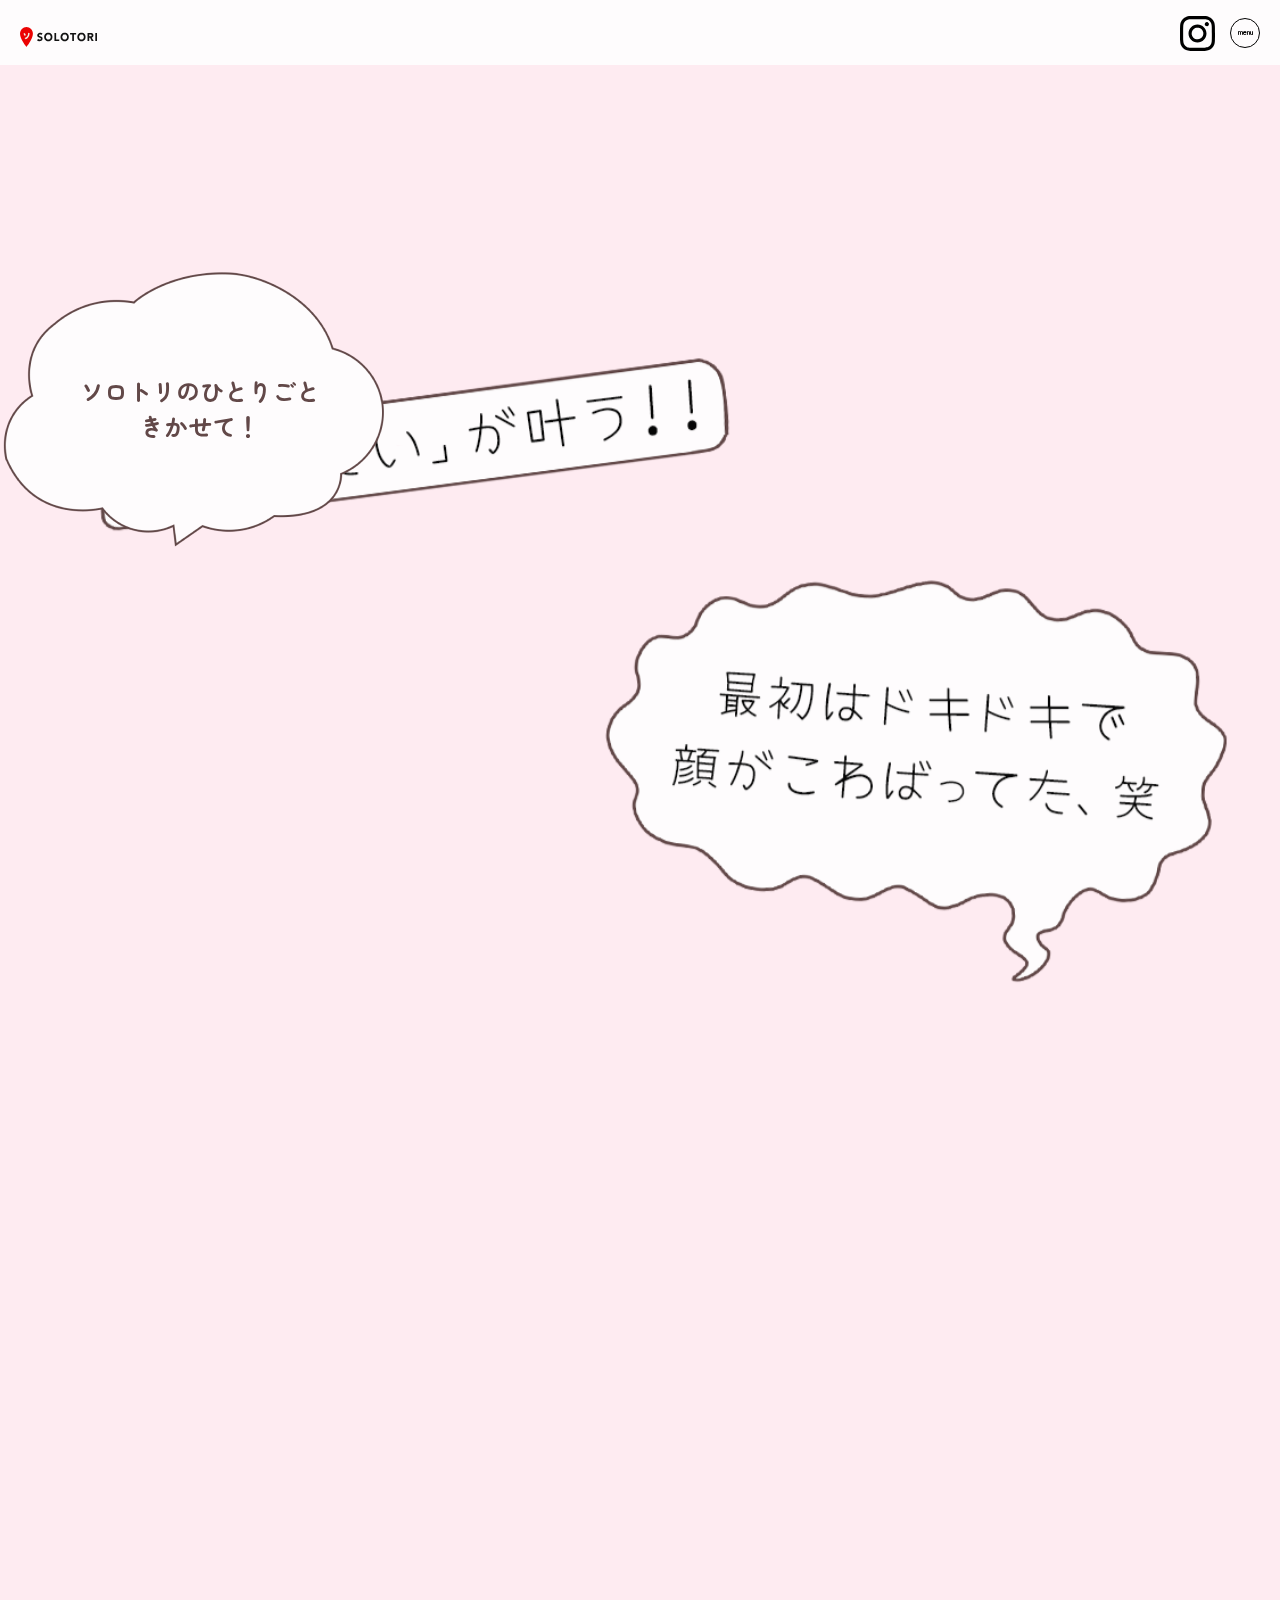
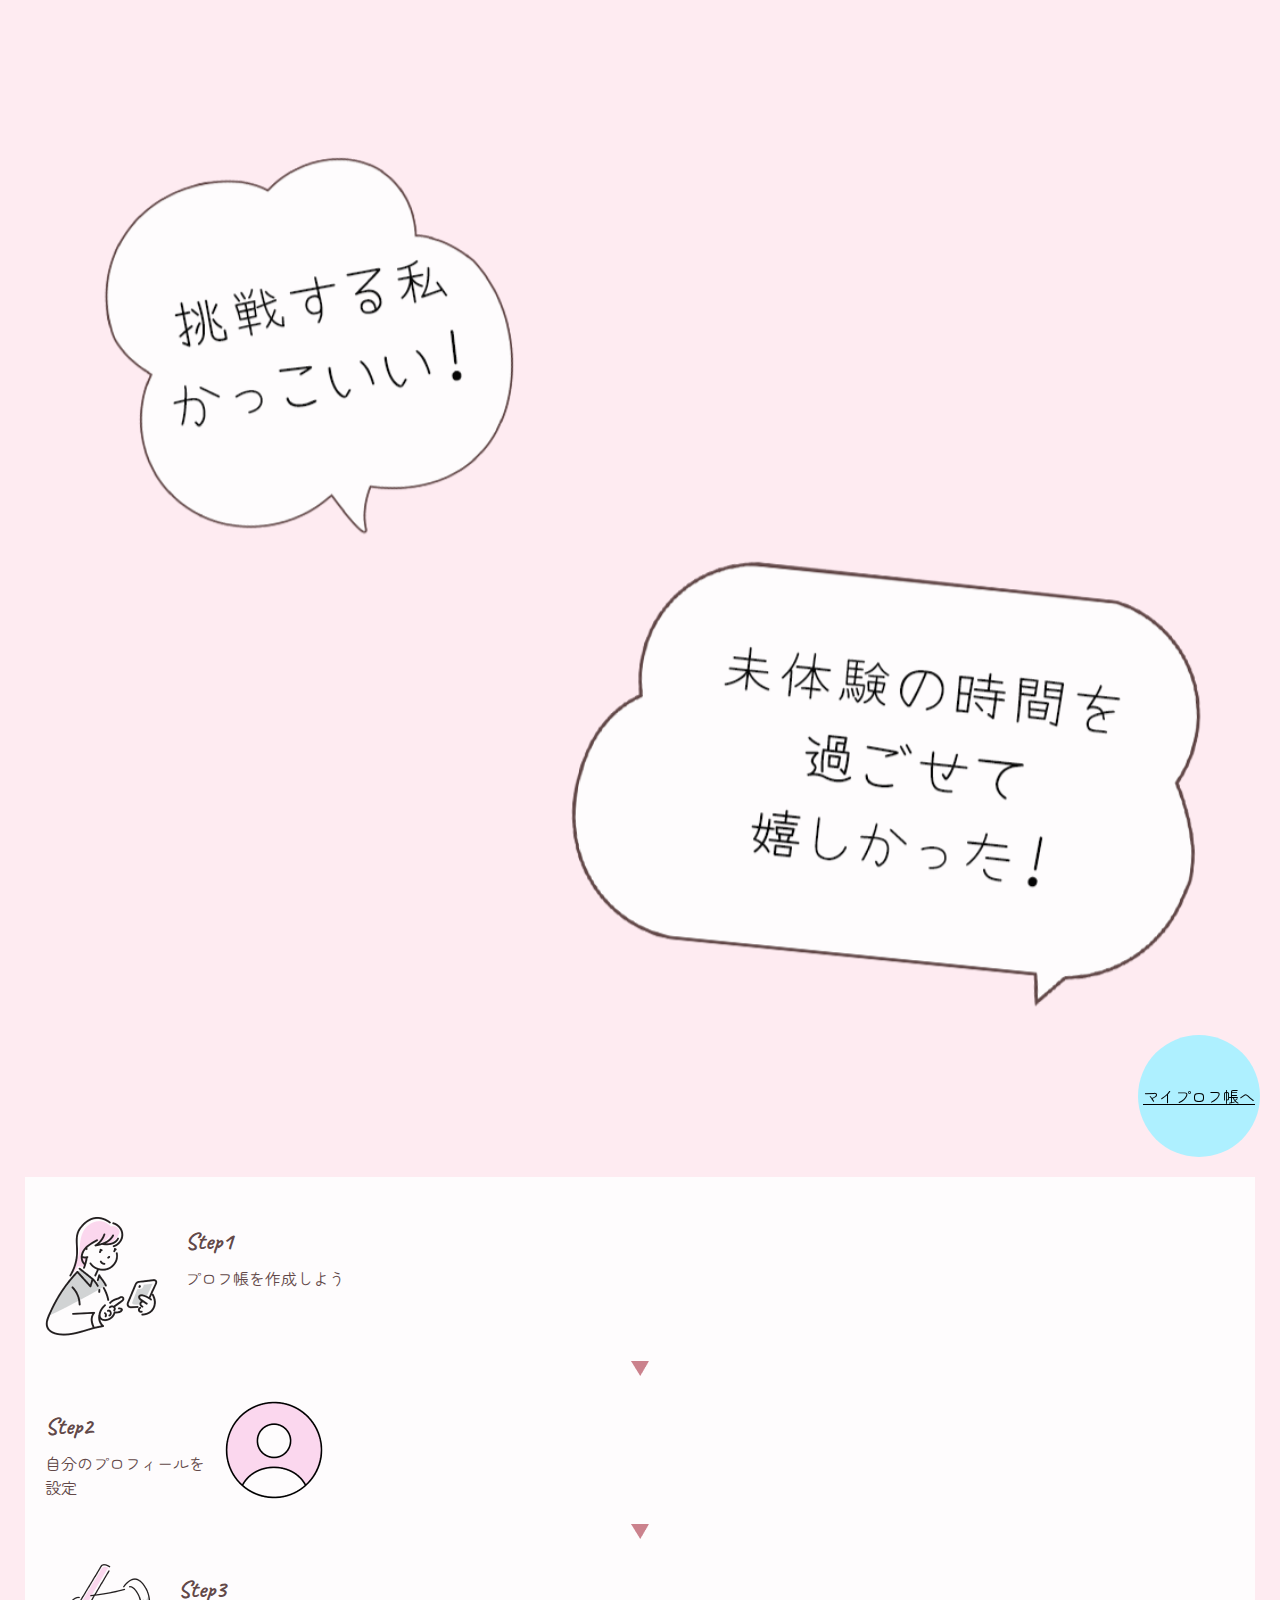
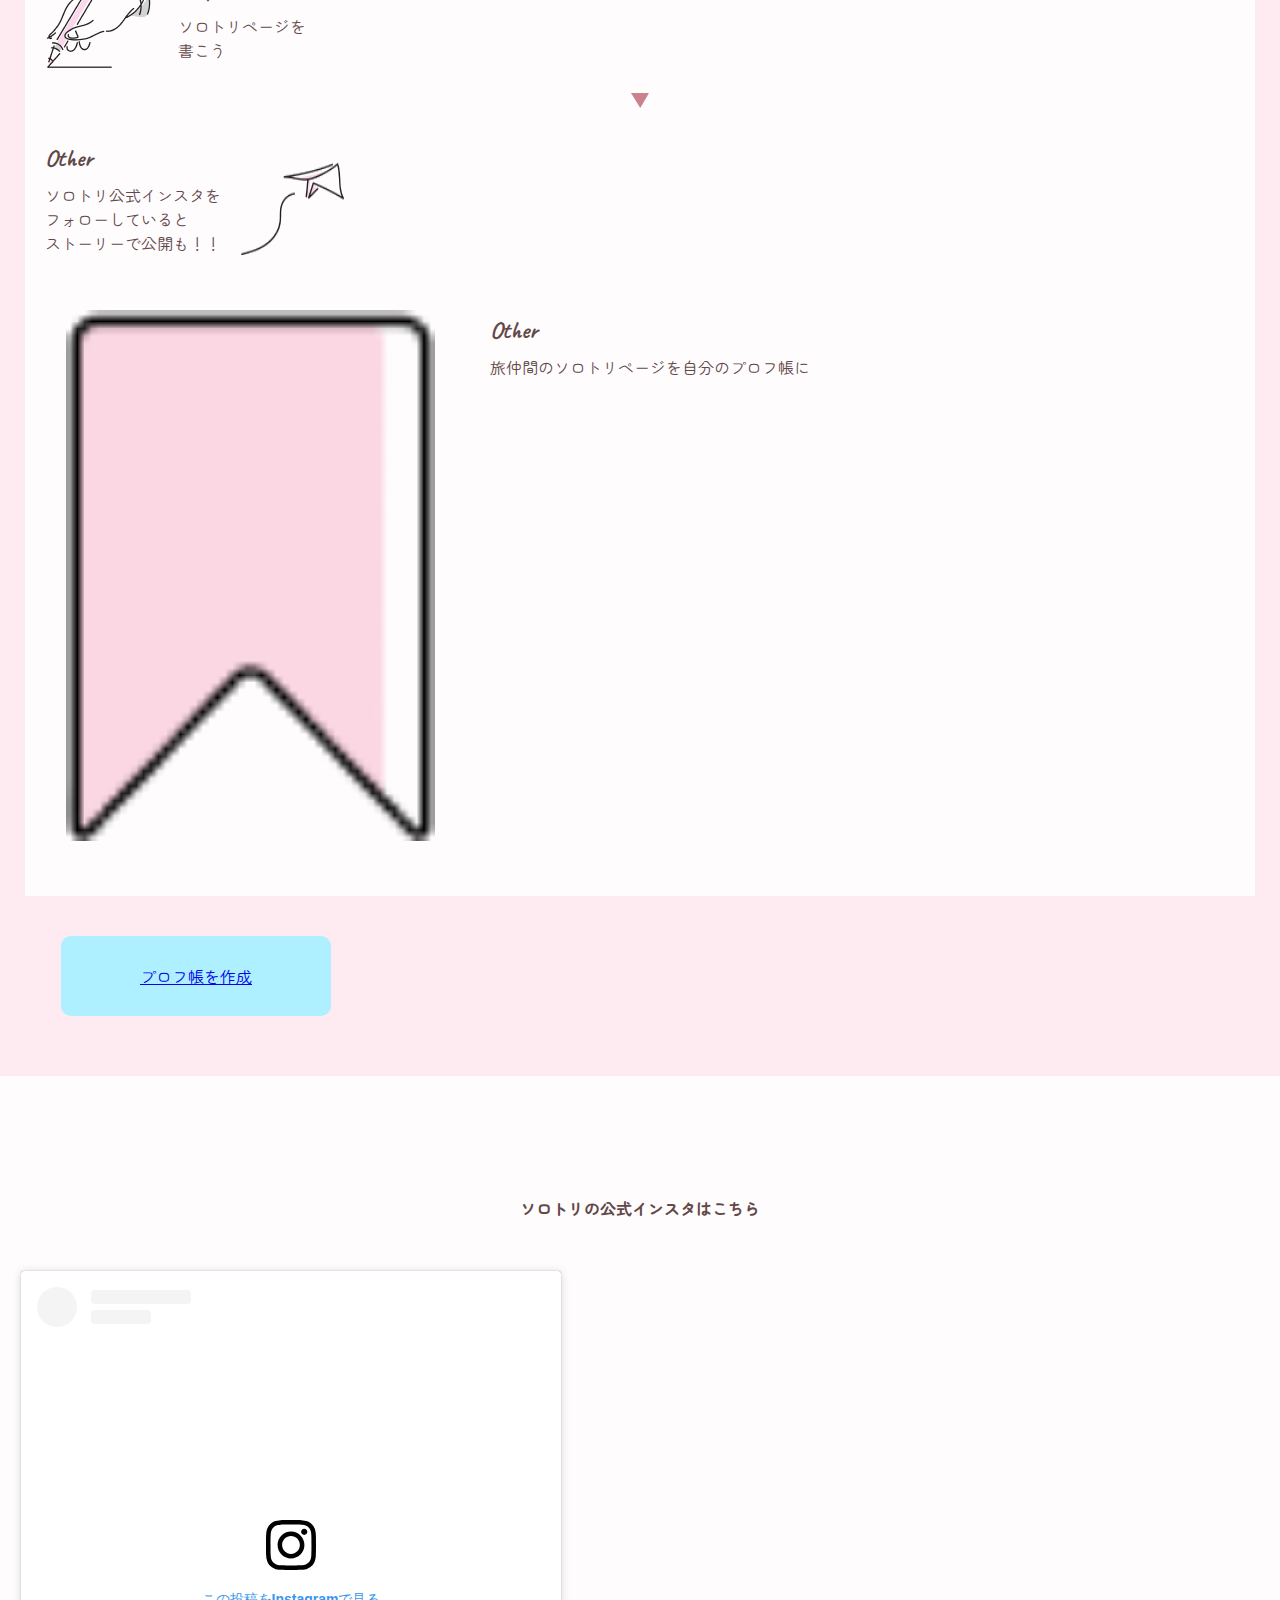
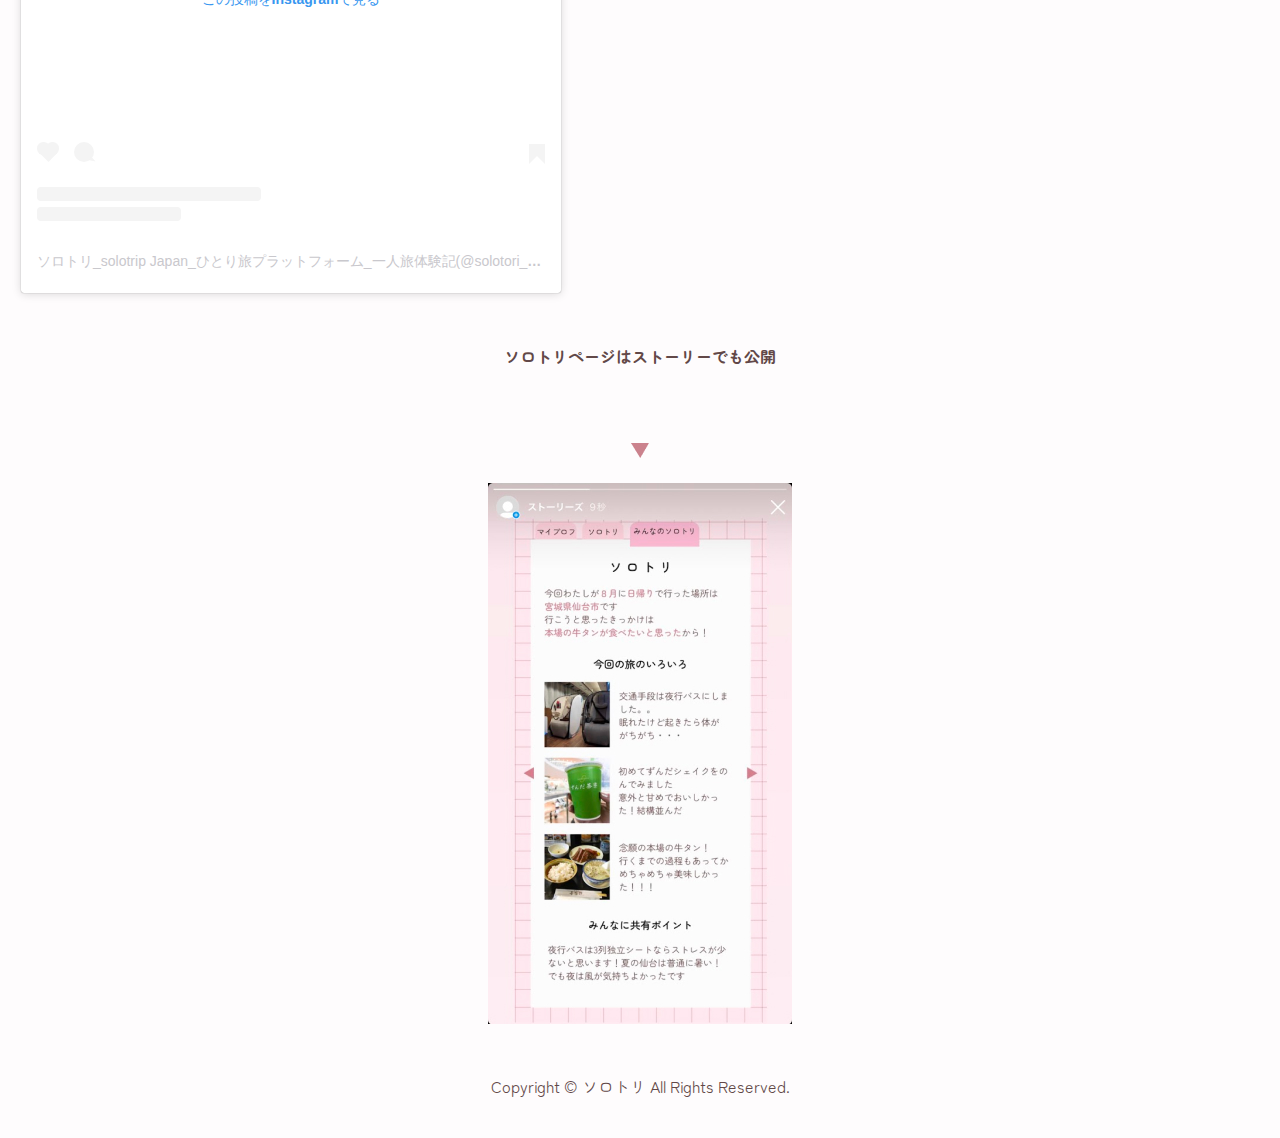
==== index.html @ 8f65a7e9 "f" ====
<!DOCTYPE html>
<html lang="ja">
  <head>
    <meta charset="UTF-8" />
    <meta name="viewport" content="width=device-width, initial-scale=1.0" />
    <link rel="preconnect" href="https://fonts.googleapis.com" />
    <link rel="preconnect" href="https://fonts.gstatic.com" crossorigin />
    <link
      href="https://fonts.googleapis.com/css2?family=Kaisei+Opti:wght@500&family=Zen+Maru+Gothic:wght@300&display=swap"
      rel="stylesheet"
    /> 
    <link href="https://fonts.googleapis.com/css2?family=Caveat&family=Kaisei+Opti:wght@500&family=Zen+Maru+Gothic:wght@300&display=swap" rel="stylesheet">  
    <link rel="stylesheet" href="css/swiper-bundle.css">
    <link rel="stylesheet" href="css/style.css" />
    <script
      src="https://code.jquery.com/jquery-3.4.1.min.js"
      integrity="sha256-CSXorXvZcTkaix6Yvo6HppcZGetbYMGWSFlBw8HfCJo="
      crossorigin="anonymous"
    ></script>
    <script src="js/swiper-bundle.js" defer></script>
    <script src="js/script.js" defer></script>
    <title>solotori</title>
  </head>
  <body>
    <header>
      <div class="header-area">
      <h1><img src="img/sorotorilogo.svg" alt="sorotori" /></h1>
      <nav>
        <ul>
          <li>
            <a
              href="https://www.instagram.com/solotori_official/?utm_source=ig_web_button_share_sheet&igshid=YzAwZjE1ZTI0Zg=="
              ><img src="img/Instagram.svg" alt="Instagramのロゴ"
            /></a>
          </li>
          <li>
            <div class="hbg-menu-btn"><span class="menu">menu</span></div>
          </li>
        </ul>
        <ul class="slide-menu">
          <div class="white">
          <li><a href="#section1">ソロトリって…？</a></li>
          <li><a href="#section2">ソロトリ×プロフ帳</a></li>
          <li><a href="#">プロフ帳の新規作成</a></li>
          <li><a href="./profile/index.html">マイプロフ帳</a></li>
          <li><a href="#">ソロトリページ</a></li>
          <li><a href="#">みんなのソロトリ</a></li>
          </div>
        </ul>
      </nav>
    </header>

    <main>
      <section class="fv">
        <div class="swiper">
          <div class="swiper-wrapper">
            <div class="swiper-slide">
              <img
                src="img/swiper1.png"
                alt=""
              />
            </div>
            <div class="swiper-slide">
              <img
                src="img/swiper2.png"
                alt=""
              />
            </div>
            <div class="swiper-slide">
              <img
                src="img/swiper3.png"
                alt=""
              />
            </div>
          </div>
          <h2 class="fv">ソロトリのひとりごと<br />きかせて！</h2>
            <img class="hukidashi" src="img/hukudasi 1.png" alt="吹き出し">
            <a href="#">マイプロフ帳へ</a>
        </div>
        
      </section>
      <section class="about">
        <h2 id="section1">ソロトリって…？</h2>
        <p class="about">
          普段の生活から離れ非日常空間で<br />
          自分のために過ごす時間<br />
          それがソロトリ。
        </p>
        <p class="about">
          まずはソロトリのなかでみつけられる<br />
          新たな価値ある時間を３つだけ紹介。<br />
          この先はあなたの手で探してみてください！
        </p>
        <h3>ソロトリの魅力 3選</h3>
        <div class="box">
          <h4>成長</h4>
          <img src="img/growth.jpg" alt="前を見すえる女性" />
          <p>
            異なる環境やトラブルを対処したり、ひとりで自由だからこそ必要になる判断力が成長に繋がります
          </p>
        </div>
        <div class="box">
          <h4>非日常の体験</h4>
          <img src="img/experience.jpg" alt="陶芸体験をする様子" />
          <p>
            毎日変わらない日々に何かひとつアクセントを加えることでリフレッシュできます
          </p>
        </div>
        <div class="box">
          <h4>自由</h4>
          <img src="img/free.jpg" alt="温泉にゆったりつかる女性" />
          <p>
            誰かと旅行に行くとき気を使うことがありませんか？一人ならどこに行くかも何をするかもすべて自由です
          </p>
        </div>
      </section>
      <section class="
      explanation" id="section2">
        <h2>ソロトリ × プロフ帳</h2>
        <p>
          友達同士でプロフィールを交換して集めていた<br />
          懐かしのプロフ帳。 <br />
          今日からソロトリ仲間みんなで新しいページを<br />
          増やしていきませんか？
        </p>
        <div class="htu">
          <h3><img src="img/How to use.png" alt="Howtouse"></h3>
          <div class="flex">
            <img src="img/step1.png" alt="女の子がスマホをいじっている様子" />
            <div class="flex-txt">
            <h4>Step1</h4>
            <p>プロフ帳を作成しよう</p>
            </div>
          </div>
          <img class="arrow" src="img/arrow.png" alt="矢印" />
          <div class="flex">
            <div class="flex-left">
            <h4>Step2</h4>
            <p>自分のプロフィールを<br>設定</p>
            </div>
            <img src="img/step2.png" alt="アイコンのイラスト" />
            
          </div>
          <img class="arrow" src="img/arrow.png" alt="矢印" />
          <div class="flex">
            <img src="img/step3.png" alt="ペンを持つ手" />
            <div class="flex-txt">
            <h4>Step3</h4>
            <p>ソロトリページを<br>書こう</p>
            </div>
          </div>
          <img class="arrow" src="img/arrow.png" alt="矢印" />
          <div class="flex">
            <div class="flex-left">
            <h4>Other</h4>
            <p>
              ソロトリ公式インスタを<br>フォローしていると<br>ストーリーで公開も！！
            </p>
            
            </div>
            <img class="air" src="img/other1.png" alt="紙飛行機が飛んでいる様子" width="104" height="78" />
          </div>
          <div class="arrow"></div>
          <div class="flex">
            <img class="tag" src="img/other2.png" alt="タグのイラスト" width="50" height="72"/>
            <div class="flex-txt">
            <h4>Other</h4>
            <p>旅仲間のソロトリページを自分のプロフ帳に</p>
            </div>
          </div>
        </div>
        <a class="htu" href="#">プロフ帳を作成</a>
      </section>
      <section class="instagram">
        <div>
          <p>ソロトリの公式インスタはこちら</p>
          <blockquote
            class="instagram-media"
            data-instgrm-permalink="https://www.instagram.com/p/Cq5RcLGvid7/?utm_source=ig_embed&amp;utm_campaign=loading"
            data-instgrm-version="14"
            style="
              background: #fff;
              border: 0;
              border-radius: 3px;
              box-shadow: 0 0 1px 0 rgba(0, 0, 0, 0.5),
                0 1px 10px 0 rgba(0, 0, 0, 0.15);
              margin: 1px;
              max-width: 540px;
              min-width: 326px;
              padding: 0;
              width: 99.375%;
              width: -webkit-calc(100% - 2px);
              width: calc(100% - 2px);
            "
          >
            <div style="padding: 16px">
              <a
                href="https://www.instagram.com/p/Cq5RcLGvid7/?utm_source=ig_embed&amp;utm_campaign=loading"
                style="
                  background: #ffffff;
                  line-height: 0;
                  padding: 0 0;
                  text-align: center;
                  text-decoration: none;
                  width: 100%;
                "
                target="_blank"
              >
                <div
                  style="
                    display: flex;
                    flex-direction: row;
                    align-items: center;
                  "
                >
                  <div
                    style="
                      background-color: #f4f4f4;
                      border-radius: 50%;
                      flex-grow: 0;
                      height: 40px;
                      margin-right: 14px;
                      width: 40px;
                    "
                  ></div>
                  <div
                    style="
                      display: flex;
                      flex-direction: column;
                      flex-grow: 1;
                      justify-content: center;
                    "
                  >
                    <div
                      style="
                        background-color: #f4f4f4;
                        border-radius: 4px;
                        flex-grow: 0;
                        height: 14px;
                        margin-bottom: 6px;
                        width: 100px;
                      "
                    ></div>
                    <div
                      style="
                        background-color: #f4f4f4;
                        border-radius: 4px;
                        flex-grow: 0;
                        height: 14px;
                        width: 60px;
                      "
                    ></div>
                  </div>
                </div>
                <div style="padding: 19% 0"></div>
                <div
                  style="
                    display: block;
                    height: 50px;
                    margin: 0 auto 12px;
                    width: 50px;
                  "
                >
                  <svg
                    width="50px"
                    height="50px"
                    viewBox="0 0 60 60"
                    version="1.1"
                    xmlns="https://www.w3.org/2000/svg"
                    xmlns:xlink="https://www.w3.org/1999/xlink"
                  >
                    <g
                      stroke="none"
                      stroke-width="1"
                      fill="none"
                      fill-rule="evenodd"
                    >
                      <g
                        transform="translate(-511.000000, -20.000000)"
                        fill="#000000"
                      >
                        <g>
                          <path
                            d="M556.869,30.41 C554.814,30.41 553.148,32.076 553.148,34.131 C553.148,36.186 554.814,37.852 556.869,37.852 C558.924,37.852 560.59,36.186 560.59,34.131 C560.59,32.076 558.924,30.41 556.869,30.41 M541,60.657 C535.114,60.657 530.342,55.887 530.342,50 C530.342,44.114 535.114,39.342 541,39.342 C546.887,39.342 551.658,44.114 551.658,50 C551.658,55.887 546.887,60.657 541,60.657 M541,33.886 C532.1,33.886 524.886,41.1 524.886,50 C524.886,58.899 532.1,66.113 541,66.113 C549.9,66.113 557.115,58.899 557.115,50 C557.115,41.1 549.9,33.886 541,33.886 M565.378,62.101 C565.244,65.022 564.756,66.606 564.346,67.663 C563.803,69.06 563.154,70.057 562.106,71.106 C561.058,72.155 560.06,72.803 558.662,73.347 C557.607,73.757 556.021,74.244 553.102,74.378 C549.944,74.521 548.997,74.552 541,74.552 C533.003,74.552 532.056,74.521 528.898,74.378 C525.979,74.244 524.393,73.757 523.338,73.347 C521.94,72.803 520.942,72.155 519.894,71.106 C518.846,70.057 518.197,69.06 517.654,67.663 C517.244,66.606 516.755,65.022 516.623,62.101 C516.479,58.943 516.448,57.996 516.448,50 C516.448,42.003 516.479,41.056 516.623,37.899 C516.755,34.978 517.244,33.391 517.654,32.338 C518.197,30.938 518.846,29.942 519.894,28.894 C520.942,27.846 521.94,27.196 523.338,26.654 C524.393,26.244 525.979,25.756 528.898,25.623 C532.057,25.479 533.004,25.448 541,25.448 C548.997,25.448 549.943,25.479 553.102,25.623 C556.021,25.756 557.607,26.244 558.662,26.654 C560.06,27.196 561.058,27.846 562.106,28.894 C563.154,29.942 563.803,30.938 564.346,32.338 C564.756,33.391 565.244,34.978 565.378,37.899 C565.522,41.056 565.552,42.003 565.552,50 C565.552,57.996 565.522,58.943 565.378,62.101 M570.82,37.631 C570.674,34.438 570.167,32.258 569.425,30.349 C568.659,28.377 567.633,26.702 565.965,25.035 C564.297,23.368 562.623,22.342 560.652,21.575 C558.743,20.834 556.562,20.326 553.369,20.18 C550.169,20.033 549.148,20 541,20 C532.853,20 531.831,20.033 528.631,20.18 C525.438,20.326 523.257,20.834 521.349,21.575 C519.376,22.342 517.703,23.368 516.035,25.035 C514.368,26.702 513.342,28.377 512.574,30.349 C511.834,32.258 511.326,34.438 511.181,37.631 C511.035,40.831 511,41.851 511,50 C511,58.147 511.035,59.17 511.181,62.369 C511.326,65.562 511.834,67.743 512.574,69.651 C513.342,71.625 514.368,73.296 516.035,74.965 C517.703,76.634 519.376,77.658 521.349,78.425 C523.257,79.167 525.438,79.673 528.631,79.82 C531.831,79.965 532.853,80.001 541,80.001 C549.148,80.001 550.169,79.965 553.369,79.82 C556.562,79.673 558.743,79.167 560.652,78.425 C562.623,77.658 564.297,76.634 565.965,74.965 C567.633,73.296 568.659,71.625 569.425,69.651 C570.167,67.743 570.674,65.562 570.82,62.369 C570.966,59.17 571,58.147 571,50 C571,41.851 570.966,40.831 570.82,37.631"
                          ></path>
                        </g>
                      </g>
                    </g>
                  </svg>
                </div>
                <div style="padding-top: 8px">
                  <div
                    style="
                      color: #3897f0;
                      font-family: Arial, sans-serif;
                      font-size: 14px;
                      font-style: normal;
                      font-weight: 550;
                      line-height: 18px;
                    "
                  >
                    この投稿をInstagramで見る
                  </div>
                </div>
                <div style="padding: 12.5% 0"></div>
                <div
                  style="
                    display: flex;
                    flex-direction: row;
                    margin-bottom: 14px;
                    align-items: center;
                  "
                >
                  <div>
                    <div
                      style="
                        background-color: #f4f4f4;
                        border-radius: 50%;
                        height: 12.5px;
                        width: 12.5px;
                        transform: translateX(0px) translateY(7px);
                      "
                    ></div>
                    <div
                      style="
                        background-color: #f4f4f4;
                        height: 12.5px;
                        transform: rotate(-45deg) translateX(3px)
                          translateY(1px);
                        width: 12.5px;
                        flex-grow: 0;
                        margin-right: 14px;
                        margin-left: 2px;
                      "
                    ></div>
                    <div
                      style="
                        background-color: #f4f4f4;
                        border-radius: 50%;
                        height: 12.5px;
                        width: 12.5px;
                        transform: translateX(9px) translateY(-18px);
                      "
                    ></div>
                  </div>
                  <div style="margin-left: 8px">
                    <div
                      style="
                        background-color: #f4f4f4;
                        border-radius: 50%;
                        flex-grow: 0;
                        height: 20px;
                        width: 20px;
                      "
                    ></div>
                    <div
                      style="
                        width: 0;
                        height: 0;
                        border-top: 2px solid transparent;
                        border-left: 6px solid #f4f4f4;
                        border-bottom: 2px solid transparent;
                        transform: translateX(16px) translateY(-4px)
                          rotate(30deg);
                      "
                    ></div>
                  </div>
                  <div style="margin-left: auto">
                    <div
                      style="
                        width: 0px;
                        border-top: 8px solid #f4f4f4;
                        border-right: 8px solid transparent;
                        transform: translateY(16px);
                      "
                    ></div>
                    <div
                      style="
                        background-color: #f4f4f4;
                        flex-grow: 0;
                        height: 12px;
                        width: 16px;
                        transform: translateY(-4px);
                      "
                    ></div>
                    <div
                      style="
                        width: 0;
                        height: 0;
                        border-top: 8px solid #f4f4f4;
                        border-left: 8px solid transparent;
                        transform: translateY(-4px) translateX(8px);
                      "
                    ></div>
                  </div>
                </div>
                <div
                  style="
                    display: flex;
                    flex-direction: column;
                    flex-grow: 1;
                    justify-content: center;
                    margin-bottom: 24px;
                  "
                >
                  <div
                    style="
                      background-color: #f4f4f4;
                      border-radius: 4px;
                      flex-grow: 0;
                      height: 14px;
                      margin-bottom: 6px;
                      width: 224px;
                    "
                  ></div>
                  <div
                    style="
                      background-color: #f4f4f4;
                      border-radius: 4px;
                      flex-grow: 0;
                      height: 14px;
                      width: 144px;
                    "
                  ></div></div
              ></a>
              <p
                style="
                  color: #c9c8cd;
                  font-family: Arial, sans-serif;
                  font-size: 14px;
                  line-height: 17px;
                  margin-bottom: 0;
                  margin-top: 8px;
                  overflow: hidden;
                  padding: 8px 0 7px;
                  text-align: center;
                  text-overflow: ellipsis;
                  white-space: nowrap;
                "
              >
                <a
                  href="https://www.instagram.com/p/Cq5RcLGvid7/?utm_source=ig_embed&amp;utm_campaign=loading"
                  style="
                    color: #c9c8cd;
                    font-family: Arial, sans-serif;
                    font-size: 14px;
                    font-style: normal;
                    font-weight: normal;
                    line-height: 17px;
                    text-decoration: none;
                  "
                  target="_blank"
                  >ソロトリ_solotrip
                  Japan_ひとり旅プラットフォーム_一人旅体験記(@solotori_official)がシェアした投稿</a
                >
              </p>
            </div>
          </blockquote>
          <script async src="//www.instagram.com/embed.js"></script>
        </div>
        <div>
          <p>ソロトリページはストーリーでも公開</p>
          <img class="arrow" src="img/arrow.png" alt="矢印" />
          <img class="story"
            src="img/instastory.jpg"
            alt="ソロトリInstagramのストーリーの引用"
          />
        </div>
      </section>
    </main>
    <footer>
      <p>Copyright © ソロトリ All Rights Reserved.</p>
      <script
        async
        src="https://www.instagram.com/static/bundles/es6/EmbedSDK.js/2fe3a16f6aeb.js"
      ></script>
      <!-- インスタ表示の為 -->
    </footer>
    
  </body>
</html>
---- css/style.css ----
@charset "UTF-8";
* {
  margin: 0;
  padding: 0;
  box-sizing: border-box;
}
html {
  font-size: 100%;
}
body {
  font-family: 'Kaisei Opti', serif;
  font-family: 'Zen Maru Gothic', serif;
  background-color: #fefcfd;
  color: #624848;
}
.header-area {
  align-items: center;
  display: flex;
  justify-content: space-between;
  height: 65px;
  padding: 0 20px;
  z-index: 4;
  top: 0;
  left: 0;
  background-color: #fefcfd;
  position: fixed;
  width: 100vw;
}
.header-area img {
  padding-top: 6px;
}

.header-area ul {
  align-items: center;
  display: flex;
  justify-content: flex-end;
  justify-content: center;
  padding-left: 0;
}
.header-area li {
  list-style: none;
}
/* ハンバーガーメニュー */
.hbg-menu-btn {
  content: 'menu';
  position: relative;
  width: 30px;
  height: 30px;
  border-radius: 50%;
  border: 1px solid black;
  z-index: 4;
  margin: 0 0 0 15px;
}

.hbg-menu-btn::before,
.hbg-menu-btn::after {
  content: '';
  position: absolute;
  width: 20px;
  height: 2px;
  background-color: black;
  top: 50%;
  left: 50%;
}
.menu {
  font-size: 8px;
  position: absolute;
  top: 45%;
  left: 50%;
  transform: translate(-50%, -50%);
  padding: 27px;
  color: #000000;
  font-weight: bold;
}
.hbg-menu-btn::before {
  transform: translate(-50%, -50%) rotate(45deg);
  opacity: 0;
}
.hbg-menu-btn::after {
  transform: translate(-50%, -50%) rotate(-45deg);
  opacity: 0;
}
.menu-active::before {
  opacity: 1;
}
.menu-active::after {
  opacity: 1;
}
.active-menu {
  opacity: 0;
}
.slide-menu {
  background-color: #feebf1;
  position: fixed;
  top: 0;
  left: 0;
  bottom: 0;
  right: 0;
  width: 100%;
  z-index: 3;
  transform: translateX(-100%);
}
.slide-menu li {
  background-color: #fefcfd;
  color: #fff;
  line-height: 400%;
  text-align: center;
  list-style: none;
  padding: 25px 70px;
}
.slide-menu div {
  padding: 110px 20px;
}

.slide-menu-active {
  transform: translateX(0);
}
/* ファーストビュー */

.swiper-slide img {
  height: auto;
  width: 100%;
}
/* スライドの動き等速 */
.swiper-wrapper {
  transition-timing-function: linear;
}
section.fv {
  position: relative;
  height: 785px;
  top: 65px;
}
.swiper {
  top: -65px;
  background-color: #feebf1;
}
h2.fv {
  top: 373px;
  left: 80px;
  position: absolute;
  text-align: center;
  z-index: 2;
}
img.hukidashi {
  position: absolute;
  z-index: 1;
  text-align: center;
  top: 219px;
}
section.fv a {
  position: absolute;
  bottom: 20px;
  background: #aef0ff;
  height: 122px;
  width: 122px;
  border-radius: 50%;
  text-align: center;
  line-height: 122px;
  right: 20px;
  z-index: 1;
  color: #000000;
}
section.about {
  margin: 128px 25px;
}
section.about h2 {
  padding-bottom: 50px;
  font-weight: bold;
  color: #000000;
}
p.about {
  margin-bottom: 15px;
}
section.about h3 {
  margin-top: 30px;
  text-align: center;
  color: #000000;
}
.box {
  padding: 10px 32px 30px;
  margin: 20px 20px;

  border: solid 2px #fbd7e3; /*線*/
  border-radius: 10px; /*角の丸み*/
  text-align: center;
}
.box h4 {
  text-align: center;
  padding: 15px;
  font-weight: bold;
}
.box p {
  text-align: left;
  width: 240px;
}
.explanation {
  background-color: #feebf1;
  padding: 50px 25px 150px 25px;
}
.explanation h2 {
  color: #000000;
  text-align: center;
  margin-top: 10px;
  margin-bottom: 50px;
}
.explanation h3 {
  position: relative;
  left: -35px;
  top: -50px;
}
.explanation p {
  margin-bottom: 68px;
}
.htu {
  background-color: #fefcfd;
  padding: 20px 20px 50px 20px;
  margin-bottom: 30px;
}
.flex {
  display: flex;
}
.flex img {
  margin: 0;
  padding: 0;
  overflow: hidden;
  position: relative;
  height: auto;
}
.flex-txt {
  margin: 10px 0 0 27px;

  padding: 0;
}
.flex-txt h4 {
  margin: 0;
  padding: 0;
  font-weight: bold;
}
.flex-txt p {
  margin: 10px 0 0;
  padding: 0;
}
.htu .arrow {
  display: block;
  margin: auto;
  text-align: center;
  padding: 25px 0;
}
.flex-left {
  margin: 10px 20px 0 0;
  padding: 0;
}
.flex-left h4 {
  margin: 0;
  padding: 0;
  font-weight: bold;
}
.flex-left p {
  margin: 10px 0 0;
  padding: 0;
}
img.air {
  margin: 30px 0 0 0;
}
img.tag {
  width: 31%;
  height: auto;
  margin: 5px 28px 5px 21px;
}
.htu h4 {
  font-family: 'Caveat';
  font-size: 24px;
}
a.htu {
  position: absolute;
  width: 270px;
  height: 80px;
  background-color: #aef0ff;
  text-align: center;
  line-height: 40px;
  margin: 10px 36px;
  border-radius: 10px;
}

.instagram {
  margin: 70px 20px 50px;
}
.instagram p {
  text-align: center;
  padding: 50px 20px;
  font-weight: bold;
}
.instagram .arrow {
  display: block;
  margin: auto;
  text-align: center;
  padding: 25px 0;
}
.instagram .story {
  text-align: center;
  display: block;
  margin: auto;
}
footer {
  text-align: center;
  margin: 40px 20px;
}
div.tab {
  margin-top: 72px;
  margin-left: 32px;
}
label.tab {
  display: inline-block; /* インラインブロック化 */
  border-radius: 0.75em 0.75em 0px 0px; /* 左上と右上の角だけを丸くする */
  padding: 5px; /* 内側の余白量 */
  font-weight: bold; /* タブの文字を太字にする */
  color: black; /* タブの文字色：黒色 */
  background-color: #fbd7e3; /* タブの(非選択状態の)背景色：灰色 */
  font-size: 13px;
}

/* ▼タブにマウスポインタが載った際の装飾 */
label.tab:hover {
  color: green; /* タブの文字色：緑色 */
  background-color: #fbd7e3; /* タブの背景色：淡い緑色 */
  cursor: pointer; /* マウスポインタの形状を「指(指し示す形)」にする */
}

/* ▼選択状態のタブ(＝チェックが入っているラジオボタンの隣にあるタブの装飾) */
label:checked + .tab {
  color: #624848; /* タブの文字色：赤色 */
  background-color: #f8c1d4; /* タブの背景色：淡い黄色 */
}
.page {
  width: 337px;
  height: 716px;
  padding: 10px 18px 30px;
  margin: 0 auto 50px;
  background-color: #fefcfd;
  border: solid 2px #fbd7e3; /*線*/
  position: relative;
}
.photo {
  display: flex;
}
.page h2 {
  text-align: center;
  margin: 10px;
}
.page span {
  color: #cb828d;
}
.bg {
  background-image: linear-gradient(0deg, transparent 31px, #333 32px),
    linear-gradient(90deg, transparent 31px, #cb828d 32px);
  background-color: #f8c1d4;
  background-size: 32px 32px;
}
.subtitle {
  text-align: center;
}
.page input {
}
.page p {
  font-size: 14px;
  line-height: 24px;
}
.cp_iptxt {
  position: relative;
  width: 80%;
  margin: 40px 3%;
}
.cp_iptxt input[type='text'] {
  font: 15px/24px sans-serif;
  box-sizing: border-box;
  width: 60px;
  padding: 0.3em;
  transition: 0.3s;
  letter-spacing: 1px;
  color: #aaaaaa;
  border: none;
  border-bottom: 1px solid #1b2538;
  background: transparent;
  display: inline;
}
.ef input[type='text']:focus {
  border-bottom: 2px solid #da3c41;
  outline: none;
}
.tripflex {
  display: flex;
  margin-bottom: 3px;
}
.op {
  position: absolute;
  top: 0;
  bottom: 0;
  left: 0;
  right: 0;
  background: #fefcfd;
  opacity: 0.75;
}
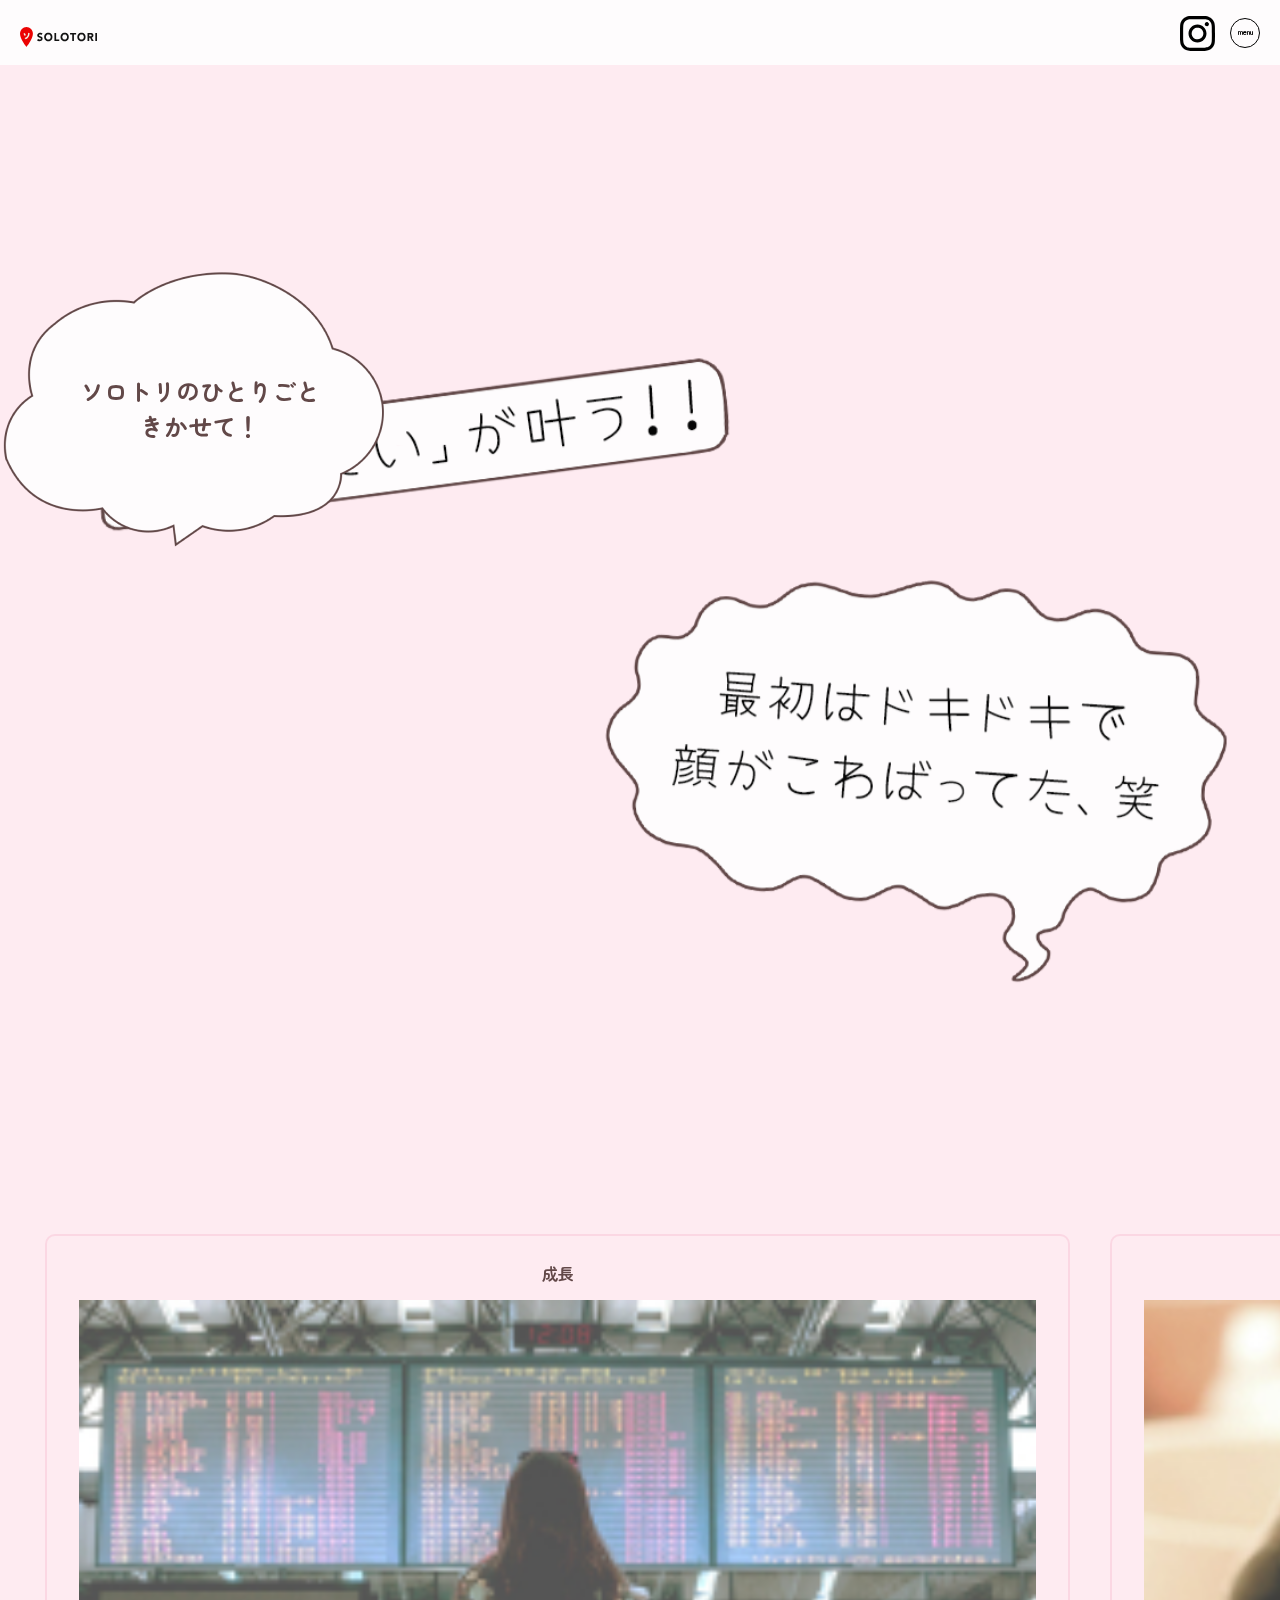
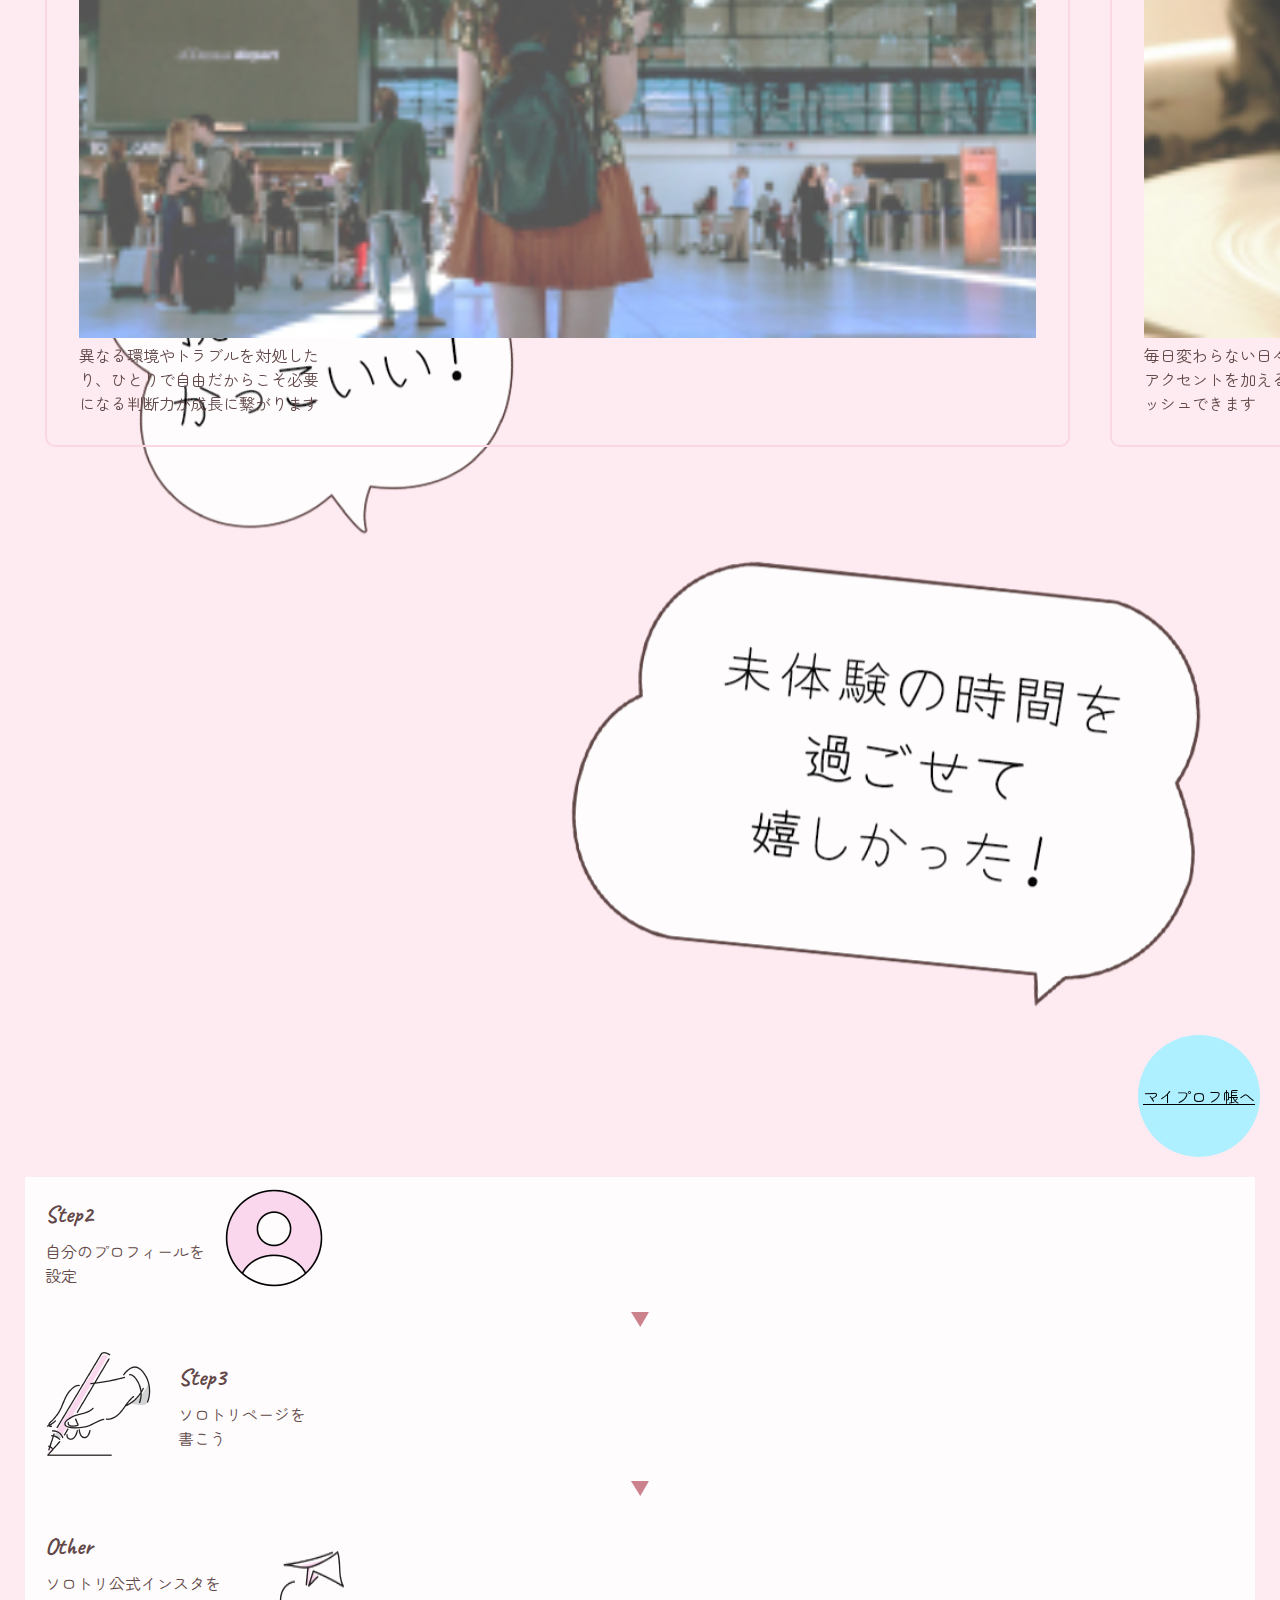
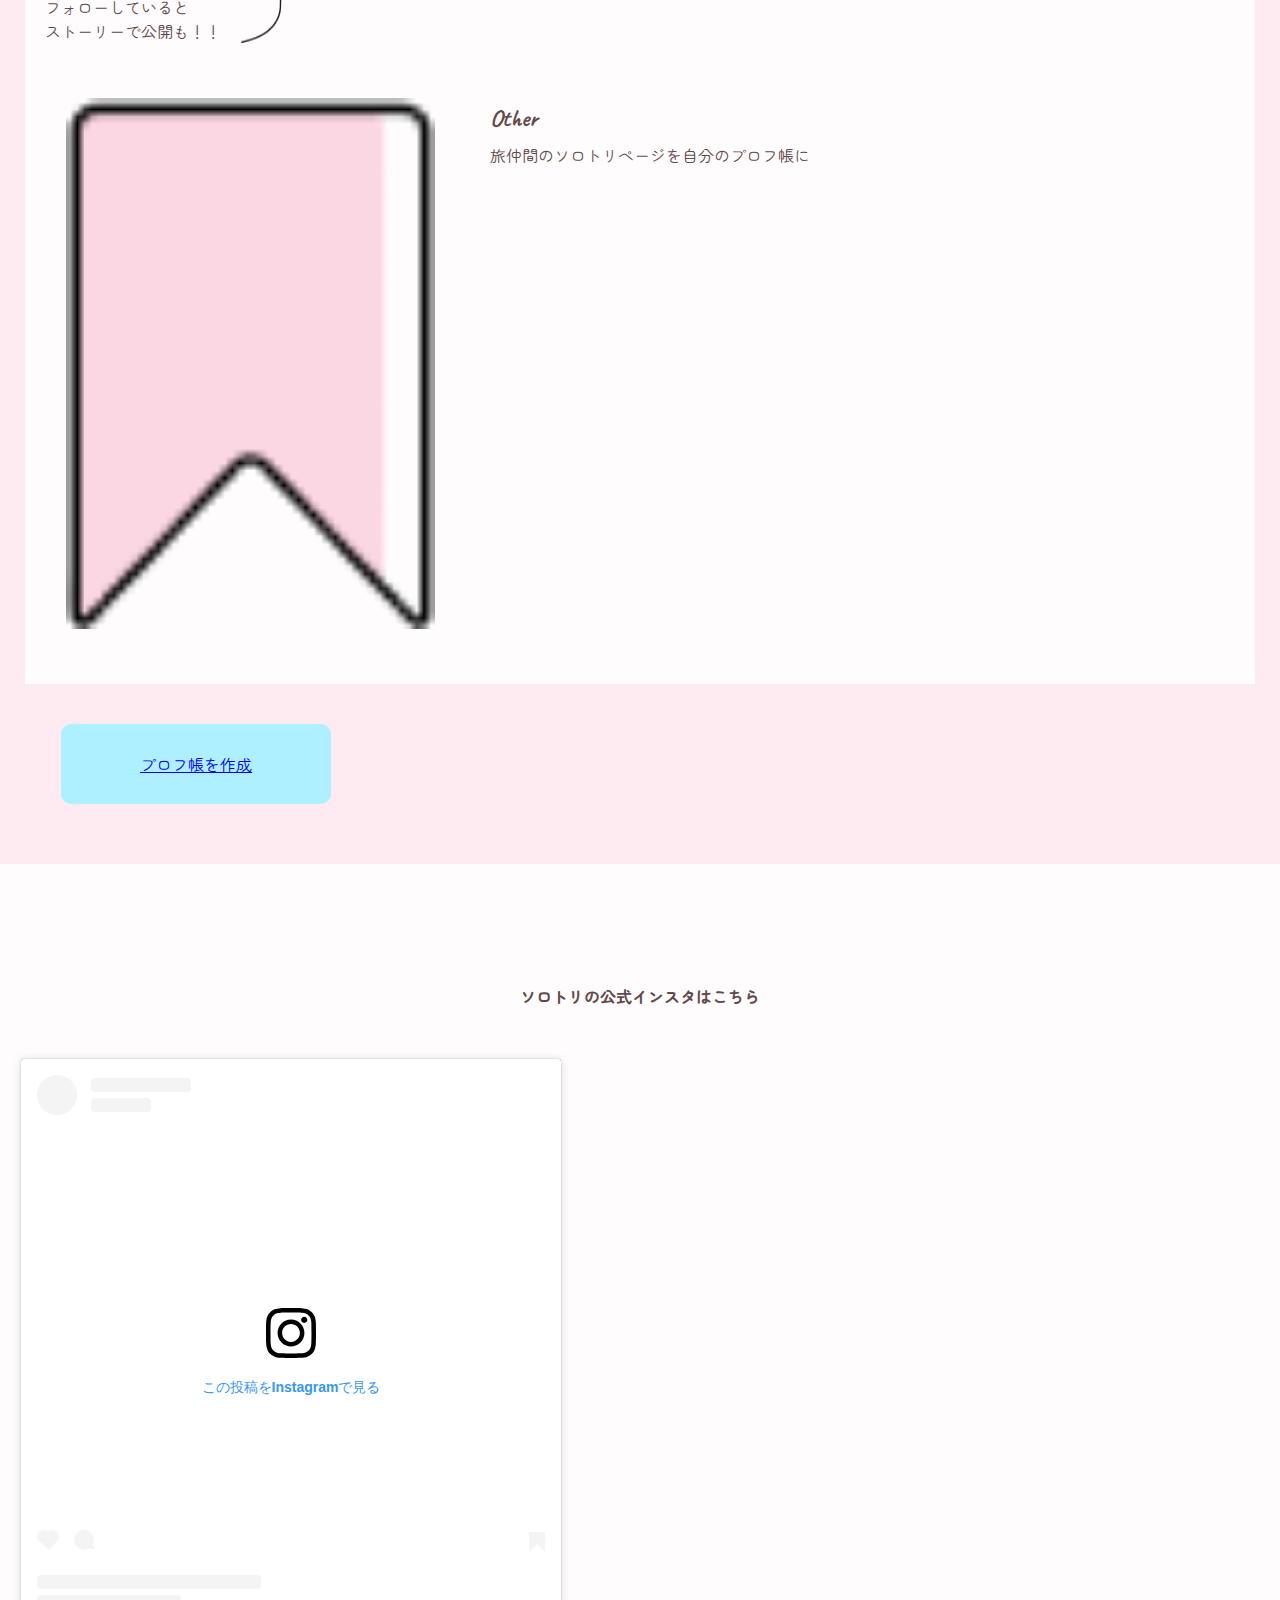
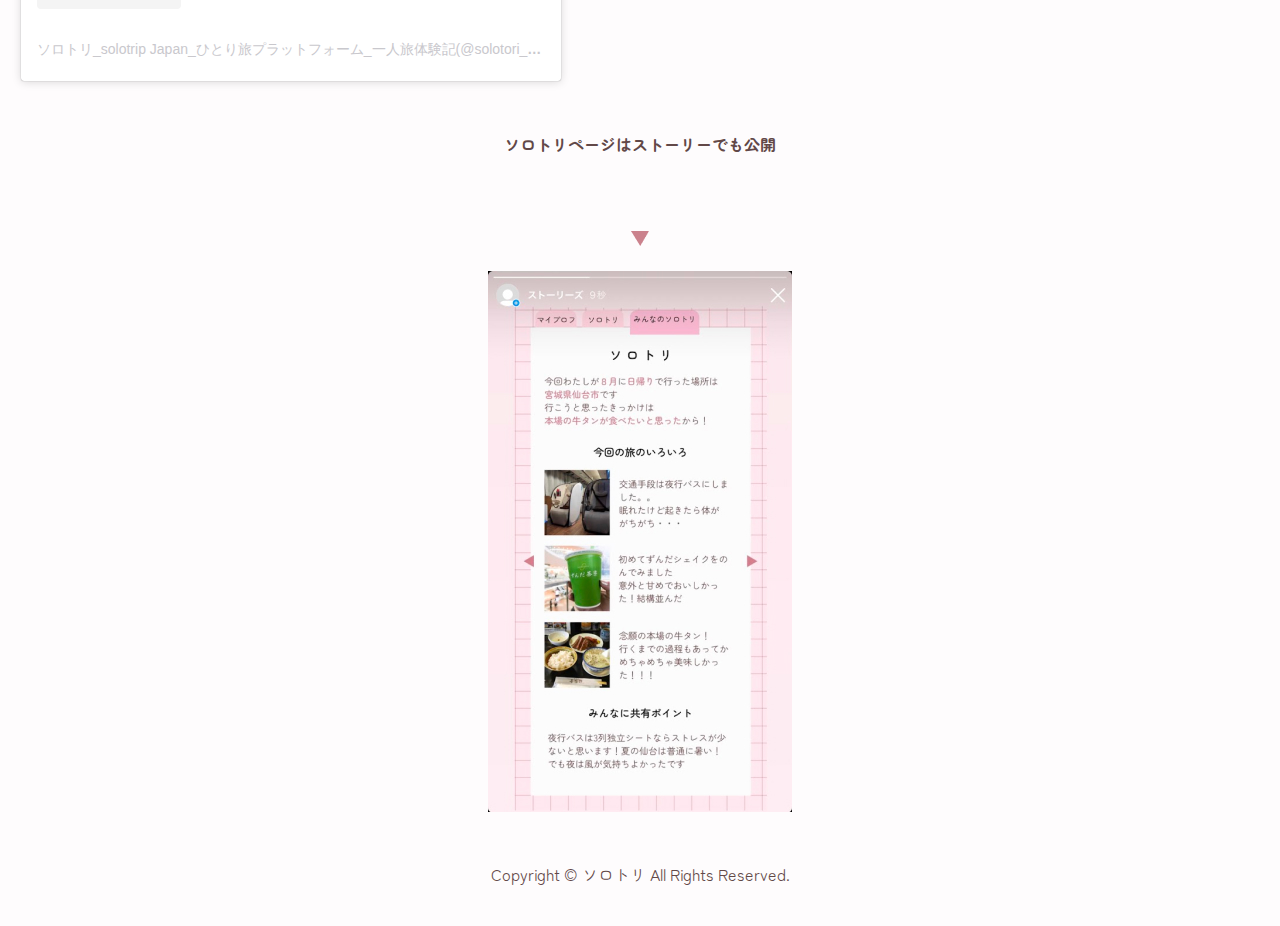
==== commit 7cdb4e1a: "f" ====
--- a/index.html
+++ b/index.html
@@ -8,9 +8,12 @@
     <link
       href="https://fonts.googleapis.com/css2?family=Kaisei+Opti:wght@500&family=Zen+Maru+Gothic:wght@300&display=swap"
       rel="stylesheet"
-    /> 
-    <link href="https://fonts.googleapis.com/css2?family=Caveat&family=Kaisei+Opti:wght@500&family=Zen+Maru+Gothic:wght@300&display=swap" rel="stylesheet">  
-    <link rel="stylesheet" href="css/swiper-bundle.css">
+    />
+    <link
+      href="https://fonts.googleapis.com/css2?family=Caveat&family=Kaisei+Opti:wght@500&family=Zen+Maru+Gothic:wght@300&display=swap"
+      rel="stylesheet"
+    />
+    <link rel="stylesheet" href="css/swiper-bundle.css" />
     <link rel="stylesheet" href="css/style.css" />
     <script
       src="https://code.jquery.com/jquery-3.4.1.min.js"
@@ -24,30 +27,31 @@
   <body>
     <header>
       <div class="header-area">
-      <h1><img src="img/sorotorilogo.svg" alt="sorotori" /></h1>
-      <nav>
-        <ul>
-          <li>
-            <a
-              href="https://www.instagram.com/solotori_official/?utm_source=ig_web_button_share_sheet&igshid=YzAwZjE1ZTI0Zg=="
-              ><img src="img/Instagram.svg" alt="Instagramのロゴ"
-            /></a>
-          </li>
-          <li>
-            <div class="hbg-menu-btn"><span class="menu">menu</span></div>
-          </li>
-        </ul>
-        <ul class="slide-menu">
-          <div class="white">
-          <li><a href="#section1">ソロトリって…？</a></li>
-          <li><a href="#section2">ソロトリ×プロフ帳</a></li>
-          <li><a href="#">プロフ帳の新規作成</a></li>
-          <li><a href="./profile/index.html">マイプロフ帳</a></li>
-          <li><a href="#">ソロトリページ</a></li>
-          <li><a href="#">みんなのソロトリ</a></li>
-          </div>
-        </ul>
-      </nav>
+        <h1><img src="img/sorotorilogo.svg" alt="sorotori" /></h1>
+        <nav>
+          <ul>
+            <li>
+              <a
+                href="https://www.instagram.com/solotori_official/?utm_source=ig_web_button_share_sheet&igshid=YzAwZjE1ZTI0Zg=="
+                ><img src="img/Instagram.svg" alt="Instagramのロゴ"
+              /></a>
+            </li>
+            <li>
+              <div class="hbg-menu-btn"><span class="menu">menu</span></div>
+            </li>
+          </ul>
+          <ul class="slide-menu">
+            <div class="white">
+              <li><a href="#section1">ソロトリって…？</a></li>
+              <li><a href="#section2">ソロトリ×プロフ帳</a></li>
+              <li><a href="#">プロフ帳の新規作成</a></li>
+              <li><a href="./profile/index.html">マイプロフ帳</a></li>
+              <li><a href="#">ソロトリページ</a></li>
+              <li><a href="#">みんなのソロトリ</a></li>
+            </div>
+          </ul>
+        </nav>
+      </div>
     </header>
 
     <main>
@@ -55,29 +59,19 @@
         <div class="swiper">
           <div class="swiper-wrapper">
             <div class="swiper-slide">
-              <img
-                src="img/swiper1.png"
-                alt=""
-              />
+              <img src="img/swiper1.png" alt="" />
             </div>
             <div class="swiper-slide">
-              <img
-                src="img/swiper2.png"
-                alt=""
-              />
+              <img src="img/swiper2.png" alt="" />
             </div>
             <div class="swiper-slide">
-              <img
-                src="img/swiper3.png"
-                alt=""
-              />
+              <img src="img/swiper3.png" alt="" />
             </div>
           </div>
           <h2 class="fv">ソロトリのひとりごと<br />きかせて！</h2>
-            <img class="hukidashi" src="img/hukudasi 1.png" alt="吹き出し">
-            <a href="#">マイプロフ帳へ</a>
+          <img class="hukidashi" src="img/hukudasi 1.png" alt="吹き出し" />
+          <a href="#">マイプロフ帳へ</a>
         </div>
-        
       </section>
       <section class="about">
         <h2 id="section1">ソロトリって…？</h2>
@@ -92,30 +86,33 @@
           この先はあなたの手で探してみてください！
         </p>
         <h3>ソロトリの魅力 3選</h3>
-        <div class="box">
-          <h4>成長</h4>
-          <img src="img/growth.jpg" alt="前を見すえる女性" />
-          <p>
-            異なる環境やトラブルを対処したり、ひとりで自由だからこそ必要になる判断力が成長に繋がります
-          </p>
-        </div>
-        <div class="box">
-          <h4>非日常の体験</h4>
-          <img src="img/experience.jpg" alt="陶芸体験をする様子" />
-          <p>
-            毎日変わらない日々に何かひとつアクセントを加えることでリフレッシュできます
-          </p>
-        </div>
-        <div class="box">
-          <h4>自由</h4>
-          <img src="img/free.jpg" alt="温泉にゆったりつかる女性" />
-          <p>
-            誰かと旅行に行くとき気を使うことがありませんか？一人ならどこに行くかも何をするかもすべて自由です
-          </p>
+        <div class="boxes">
+          <div class="swiper-wrapper">
+            <div class="box swiper-slide">
+              <h4>成長</h4>
+              <img src="img/growth.jpg" alt="前を見すえる女性" />
+              <p>
+                異なる環境やトラブルを対処したり、ひとりで自由だからこそ必要になる判断力が成長に繋がります
+              </p>
+            </div>
+            <div class="box swiper-slide">
+              <h4>非日常の体験</h4>
+              <img src="img/experience.jpg" alt="陶芸体験をする様子" />
+              <p>
+                毎日変わらない日々に何かひとつアクセントを加えることでリフレッシュできます
+              </p>
+            </div>
+            <div class="box swiper-slide">
+              <h4>自由</h4>
+              <img src="img/free.jpg" alt="温泉にゆったりつかる女性" />
+              <p>
+                誰かと旅行に行くとき気を使うことがありませんか？一人ならどこに行くかも何をするかもすべて自由です
+              </p>
+            </div>
+          </div>
         </div>
       </section>
-      <section class="
-      explanation" id="section2">
+      <section class="explanation" id="section2">
         <h2>ソロトリ × プロフ帳</h2>
         <p>
           友達同士でプロフィールを交換して集めていた<br />
@@ -124,48 +121,58 @@
           増やしていきませんか？
         </p>
         <div class="htu">
-          <h3><img src="img/How to use.png" alt="Howtouse"></h3>
+          <h3><img src="img/How to use.png" alt="Howtouse" /></h3>
           <div class="flex">
             <img src="img/step1.png" alt="女の子がスマホをいじっている様子" />
             <div class="flex-txt">
-            <h4>Step1</h4>
-            <p>プロフ帳を作成しよう</p>
+              <h4>Step1</h4>
+              <p>プロフ帳を作成しよう</p>
             </div>
           </div>
           <img class="arrow" src="img/arrow.png" alt="矢印" />
           <div class="flex">
             <div class="flex-left">
-            <h4>Step2</h4>
-            <p>自分のプロフィールを<br>設定</p>
+              <h4>Step2</h4>
+              <p>自分のプロフィールを<br />設定</p>
             </div>
             <img src="img/step2.png" alt="アイコンのイラスト" />
-            
           </div>
           <img class="arrow" src="img/arrow.png" alt="矢印" />
           <div class="flex">
             <img src="img/step3.png" alt="ペンを持つ手" />
             <div class="flex-txt">
-            <h4>Step3</h4>
-            <p>ソロトリページを<br>書こう</p>
+              <h4>Step3</h4>
+              <p>ソロトリページを<br />書こう</p>
             </div>
           </div>
           <img class="arrow" src="img/arrow.png" alt="矢印" />
           <div class="flex">
             <div class="flex-left">
-            <h4>Other</h4>
-            <p>
-              ソロトリ公式インスタを<br>フォローしていると<br>ストーリーで公開も！！
-            </p>
-            
-            </div>
-            <img class="air" src="img/other1.png" alt="紙飛行機が飛んでいる様子" width="104" height="78" />
+              <h4>Other</h4>
+              <p>
+                ソロトリ公式インスタを<br />フォローしていると<br />ストーリーで公開も！！
+              </p>
+            </div>
+            <img
+              class="air"
+              src="img/other1.png"
+              alt="紙飛行機が飛んでいる様子"
+              width="104"
+              height="78"
+            />
           </div>
           <div class="arrow"></div>
           <div class="flex">
-            <img class="tag" src="img/other2.png" alt="タグのイラスト" width="50" height="72"/>
+            <img
+              class="tag"
+              src="img/other2.png"
+              alt="タグのイラスト"
+              width="50"
+              height="72"
+            />
             <div class="flex-txt">
-            <h4>Other</h4>
-            <p>旅仲間のソロトリページを自分のプロフ帳に</p>
+              <h4>Other</h4>
+              <p>旅仲間のソロトリページを自分のプロフ帳に</p>
             </div>
           </div>
         </div>
@@ -461,7 +468,8 @@
         <div>
           <p>ソロトリページはストーリーでも公開</p>
           <img class="arrow" src="img/arrow.png" alt="矢印" />
-          <img class="story"
+          <img
+            class="story"
             src="img/instastory.jpg"
             alt="ソロトリInstagramのストーリーの引用"
           />
@@ -476,6 +484,5 @@
       ></script>
       <!-- インスタ表示の為 -->
     </footer>
-    
   </body>
 </html>
--- a/css/style.css
+++ b/css/style.css
@@ -318,6 +318,9 @@
   background-color: #fbd7e3; /* タブの(非選択状態の)背景色：灰色 */
   font-size: 13px;
 }
+label.tab input {
+  display: none;
+}
 
 /* ▼タブにマウスポインタが載った際の装飾 */
 label.tab:hover {
@@ -400,3 +403,6 @@
   background: #fefcfd;
   opacity: 0.75;
 }
+.box_swiper {
+  transition-timing-function: linear;
+}
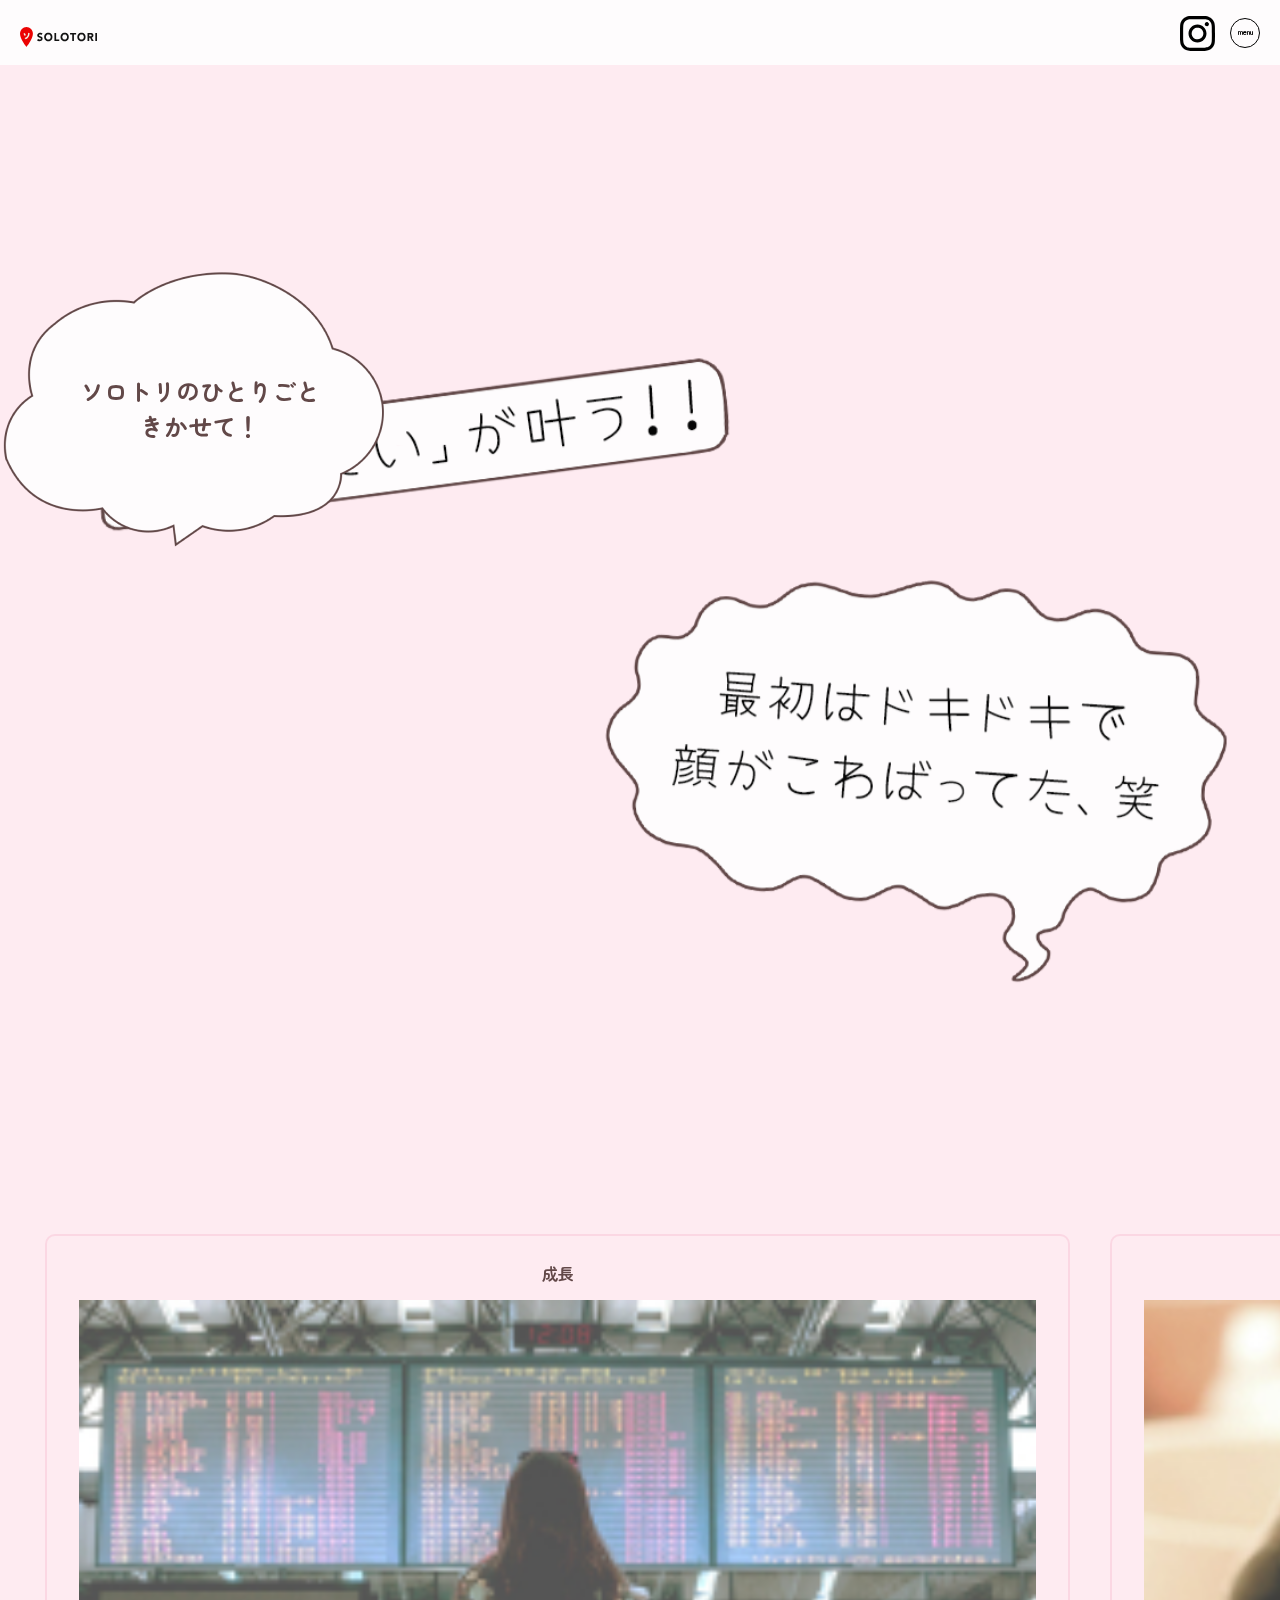
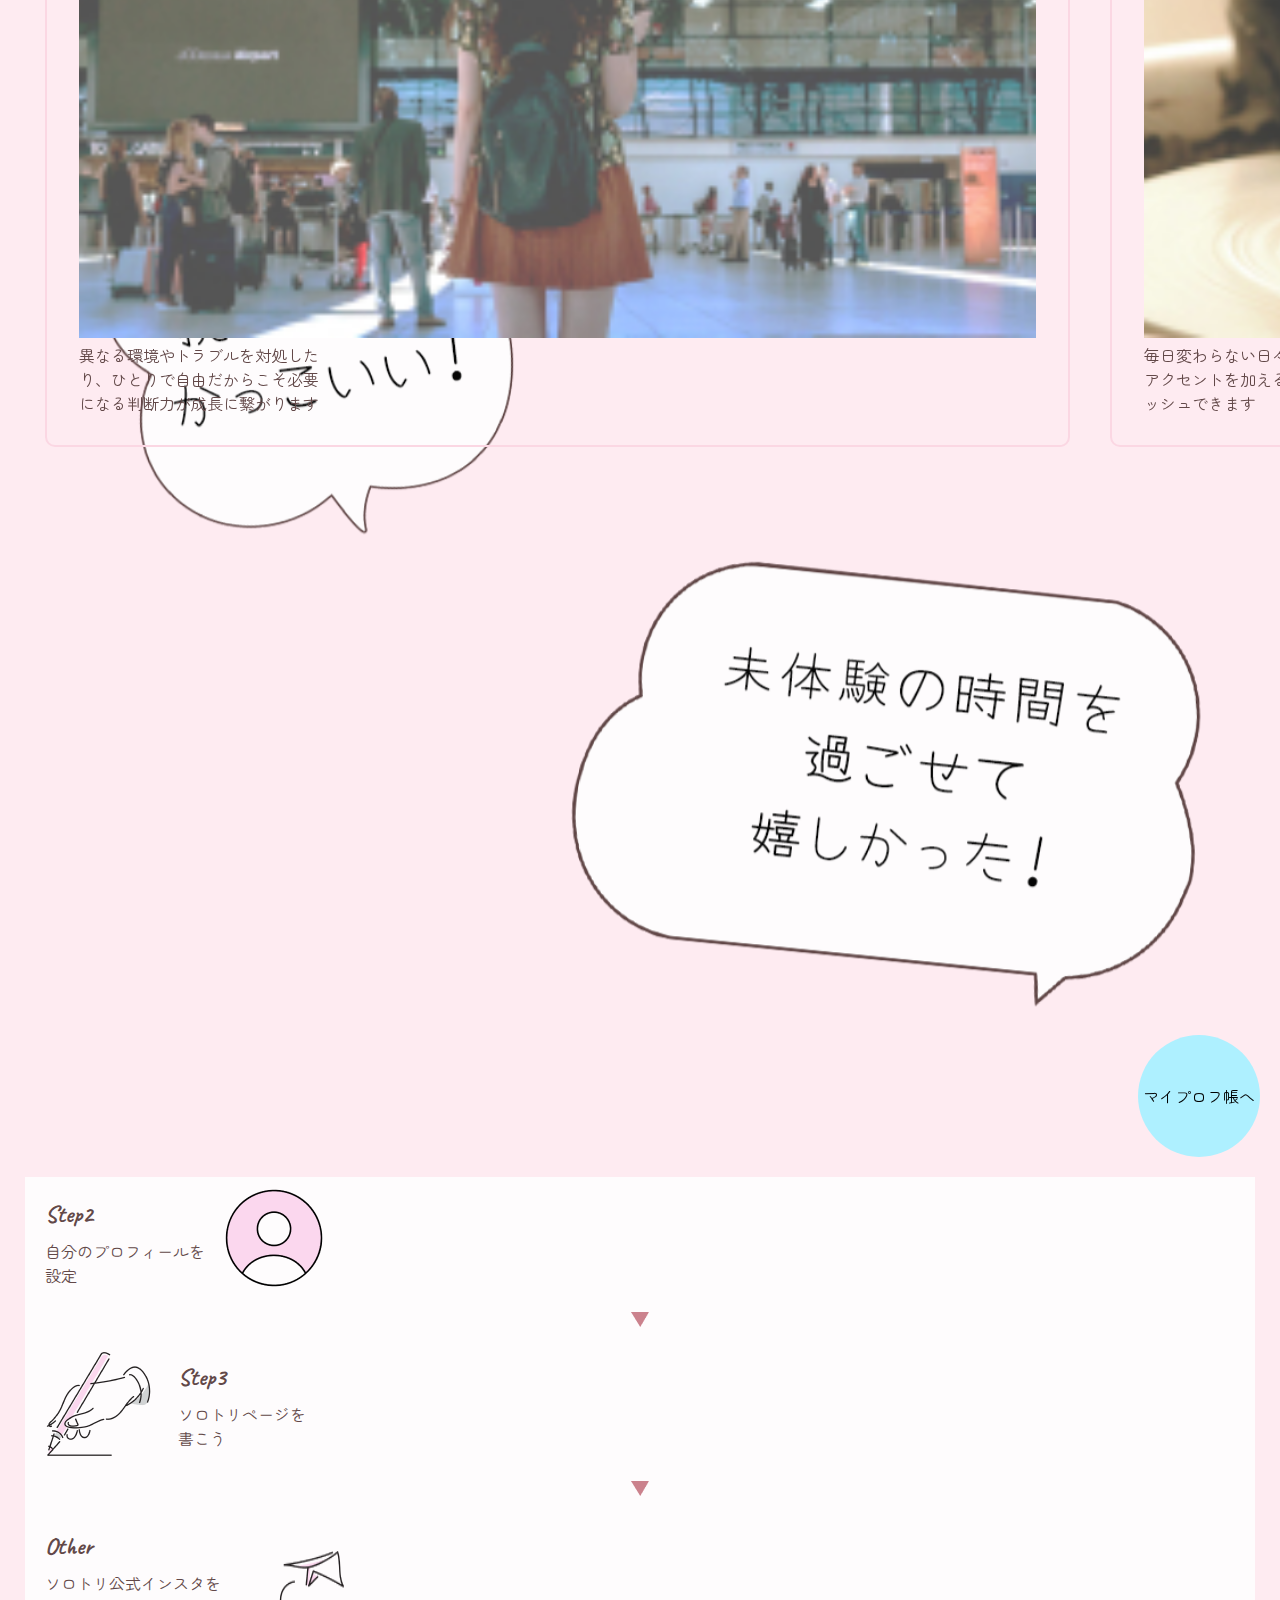
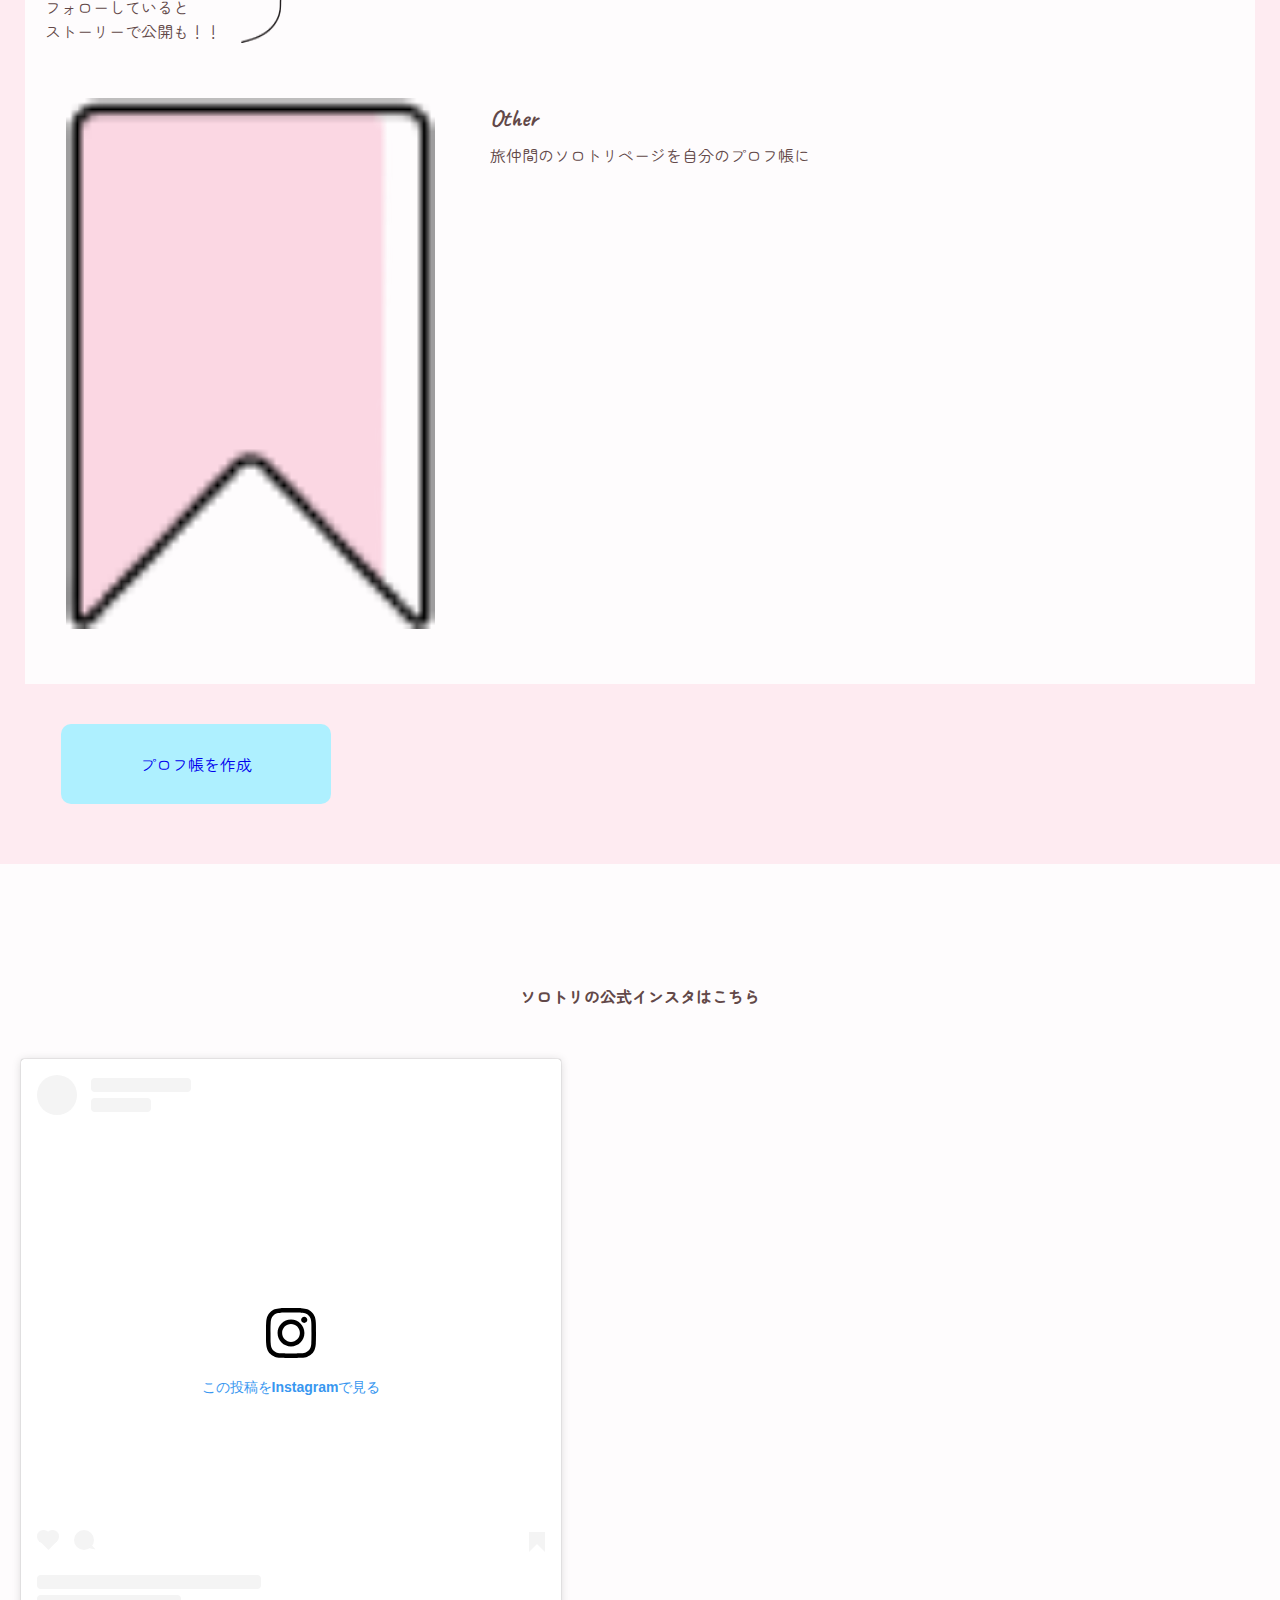
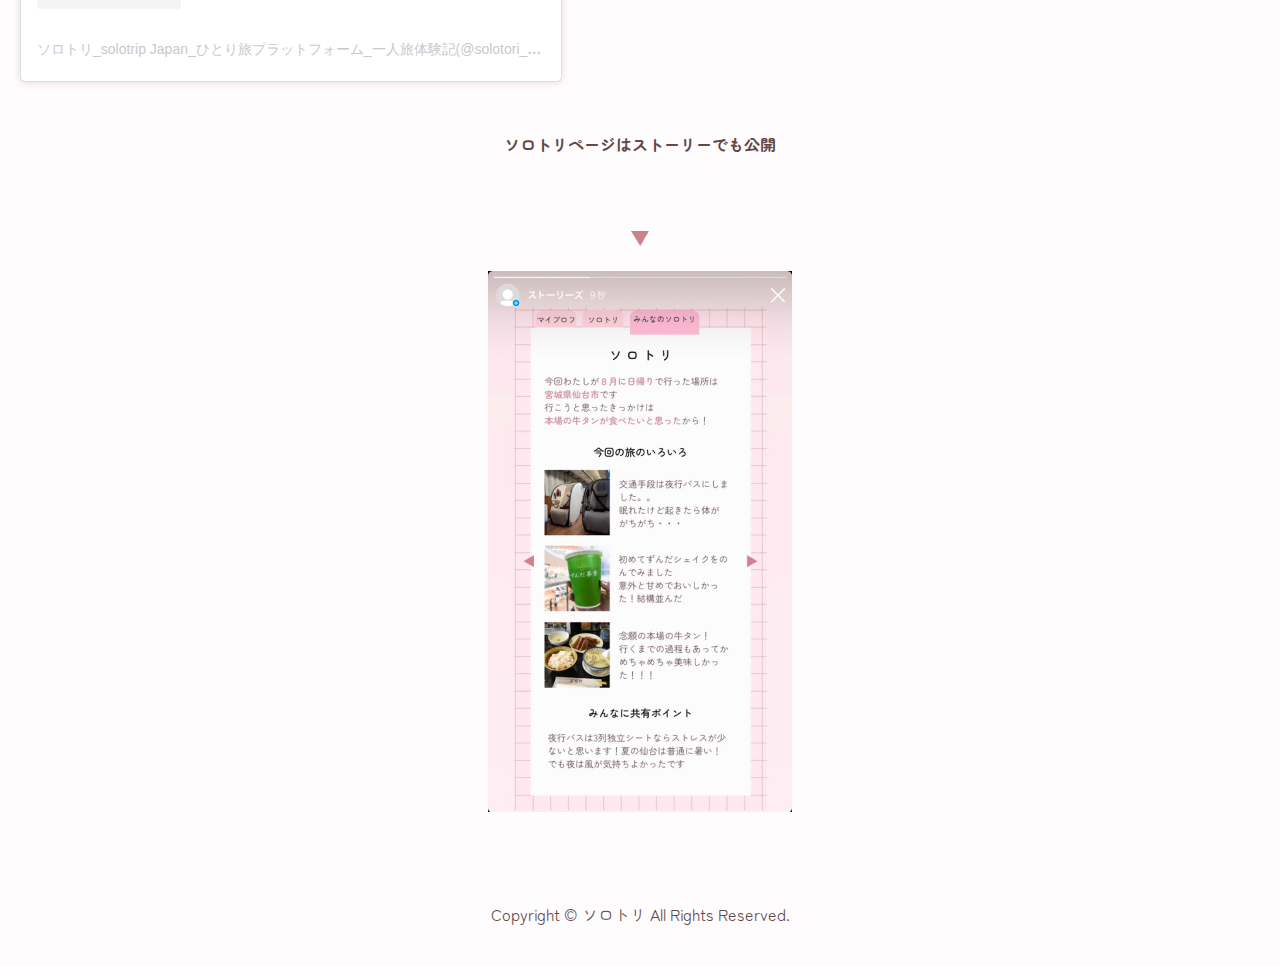
==== commit 1965786c: "f" ====
--- a/index.html
+++ b/index.html
@@ -42,19 +42,27 @@
           </ul>
           <ul class="slide-menu">
             <div class="white">
-              <li><a href="#section1">ソロトリって…？</a></li>
-              <li><a href="#section2">ソロトリ×プロフ帳</a></li>
-              <li><a href="#">プロフ帳の新規作成</a></li>
-              <li><a href="./profile/index.html">マイプロフ帳</a></li>
-              <li><a href="#">ソロトリページ</a></li>
-              <li><a href="#">みんなのソロトリ</a></li>
+              <li class="ham-text"><a href="#section1">ソロトリって…？</a></li>
+              <li class="ham-text">
+                <a href="#section2">ソロトリ×プロフ帳</a>
+              </li>
+              <li class="ham-text">
+                <a href="#section3">プロフ帳の新規作成</a>
+              </li>
+              <li class="ham-text">
+                <a href="./profile/index.html">マイプロフ帳</a>
+              </li>
+              <li class="ham-text">
+                <a href="./profile/index.html/#section4">ソロトリページ</a>
+              </li>
+              <li class="ham-text"><a href="#">みんなのソロトリ</a></li>
             </div>
           </ul>
         </nav>
       </div>
     </header>
 
-    <main>
+    <main class="top-main">
       <section class="fv">
         <div class="swiper">
           <div class="swiper-wrapper">
--- a/css/style.css
+++ b/css/style.css
@@ -40,6 +40,9 @@
 .header-area li {
   list-style: none;
 }
+.header-area a {
+  text-decoration: none;
+}
 /* ハンバーガーメニュー */
 .hbg-menu-btn {
   content: 'menu';
@@ -96,8 +99,9 @@
   left: 0;
   bottom: 0;
   right: 0;
-  width: 100%;
   z-index: 3;
+  width: 100vw;
+  height: 844px;
   transform: translateX(-100%);
 }
 .slide-menu li {
@@ -159,6 +163,7 @@
   right: 20px;
   z-index: 1;
   color: #000000;
+  text-decoration: none;
 }
 section.about {
   margin: 128px 25px;
@@ -280,6 +285,7 @@
   line-height: 40px;
   margin: 10px 36px;
   border-radius: 10px;
+  text-decoration: none;
 }
 
 .instagram {
@@ -306,10 +312,11 @@
   margin: 40px 20px;
 }
 div.tab {
+  padding-top: 10px;
   margin-top: 72px;
   margin-left: 32px;
 }
-label.tab {
+.tab-btn {
   display: inline-block; /* インラインブロック化 */
   border-radius: 0.75em 0.75em 0px 0px; /* 左上と右上の角だけを丸くする */
   padding: 5px; /* 内側の余白量 */
@@ -318,15 +325,9 @@
   background-color: #fbd7e3; /* タブの(非選択状態の)背景色：灰色 */
   font-size: 13px;
 }
-label.tab input {
+
+label.tab-btn input {
   display: none;
-}
-
-/* ▼タブにマウスポインタが載った際の装飾 */
-label.tab:hover {
-  color: green; /* タブの文字色：緑色 */
-  background-color: #fbd7e3; /* タブの背景色：淡い緑色 */
-  cursor: pointer; /* マウスポインタの形状を「指(指し示す形)」にする */
 }
 
 /* ▼選択状態のタブ(＝チェックが入っているラジオボタンの隣にあるタブの装飾) */
@@ -336,7 +337,7 @@
 }
 .page {
   width: 337px;
-  height: 716px;
+  /* height: 716px; */
   padding: 10px 18px 30px;
   margin: 0 auto 50px;
   background-color: #fefcfd;
@@ -354,9 +355,9 @@
   color: #cb828d;
 }
 .bg {
-  background-image: linear-gradient(0deg, transparent 31px, #333 32px),
+  background-image: linear-gradient(0deg, transparent 31px, #cb828d 32px),
     linear-gradient(90deg, transparent 31px, #cb828d 32px);
-  background-color: #f8c1d4;
+  background-color: rgba(248, 193, 212, 0.5);
   background-size: 32px 32px;
 }
 .subtitle {
@@ -406,3 +407,35 @@
 .box_swiper {
   transition-timing-function: linear;
 }
+
+.profile-main {
+  overflow-x: hidden;
+}
+
+.new-create {
+  width: 20%;
+  background-color: #aef0ff;
+  position: absolute;
+  top: 30%;
+  left: 40%;
+  padding: 20px;
+  border-radius: 50%;
+  border: none;
+  font-weight: 700;
+}
+
+.active-btn {
+  background-color: #f8c1d4;
+}
+.top-main {
+  overflow-x: hidden;
+}
+
+.swiper-button-prev,
+.swiper-button-next {
+  z-index: 2;
+}
+h2.trip img {
+  width: 132px;
+  height: 132px;
+}
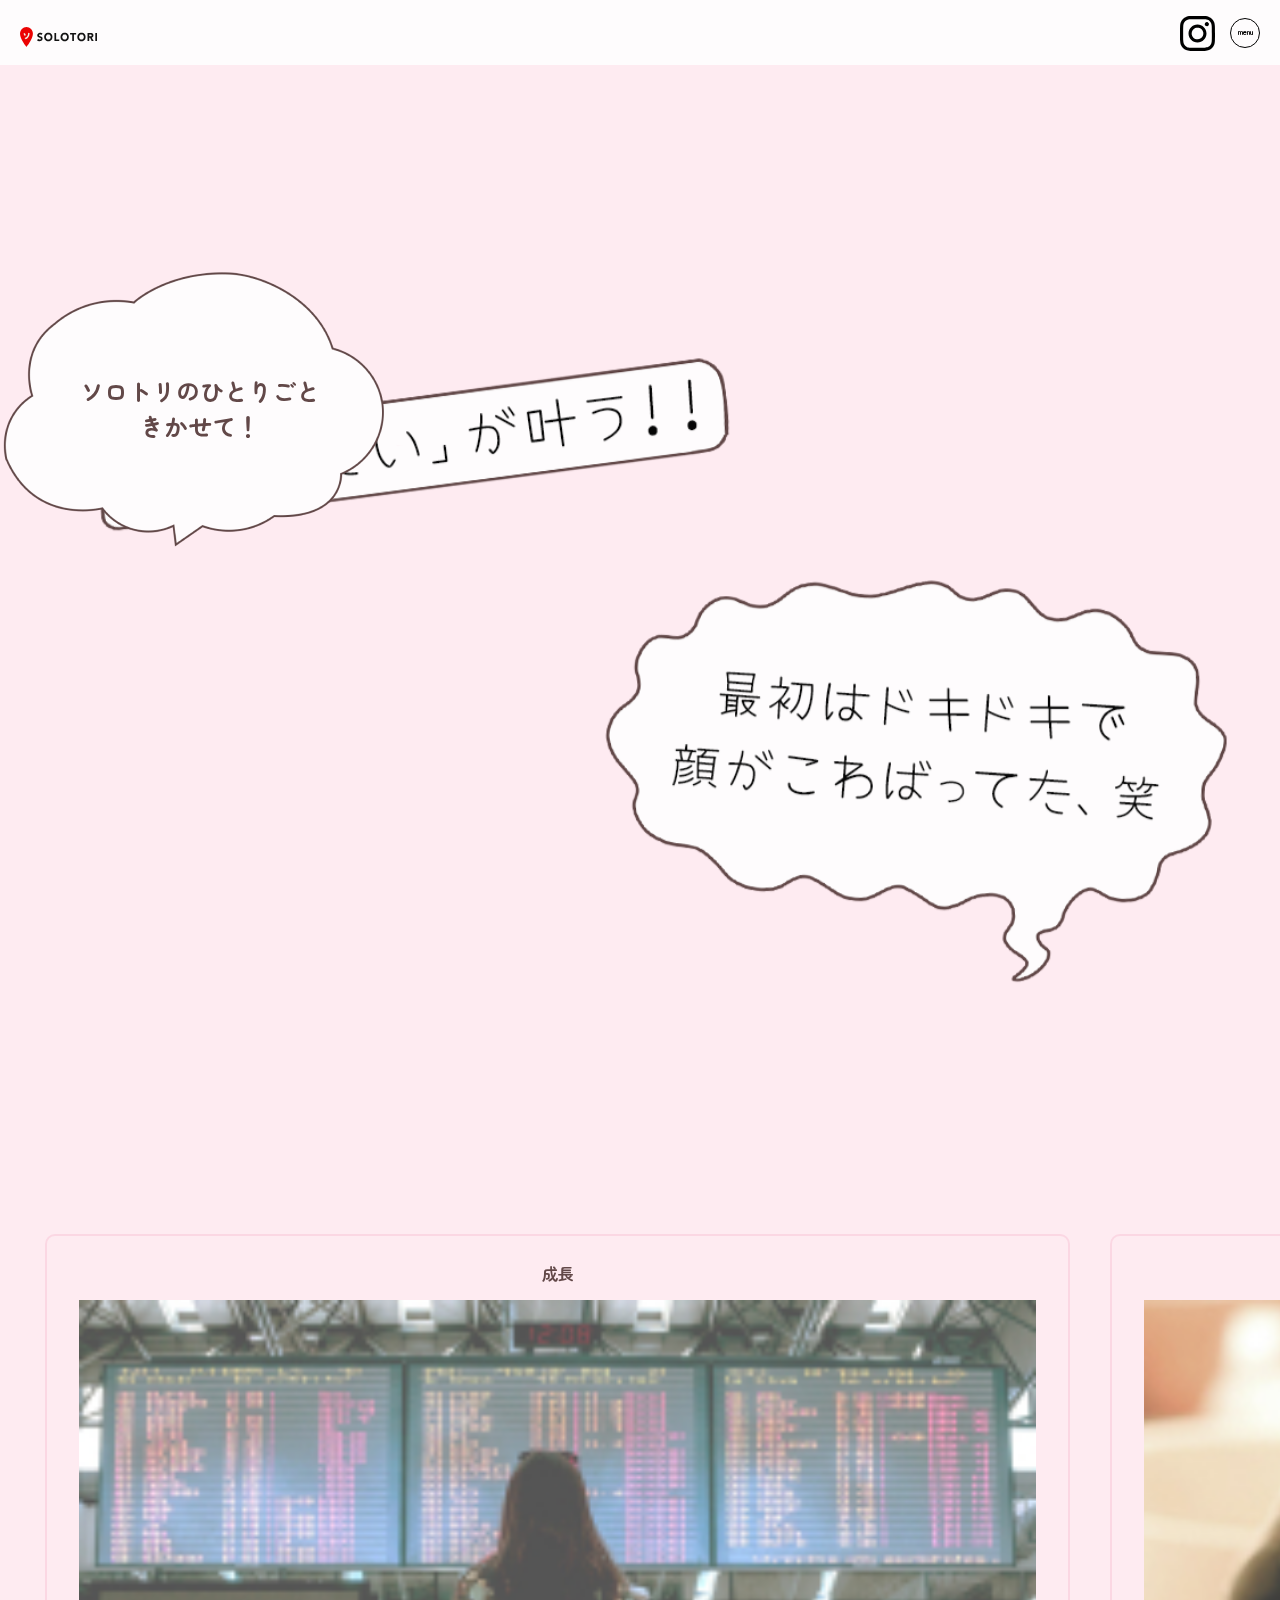
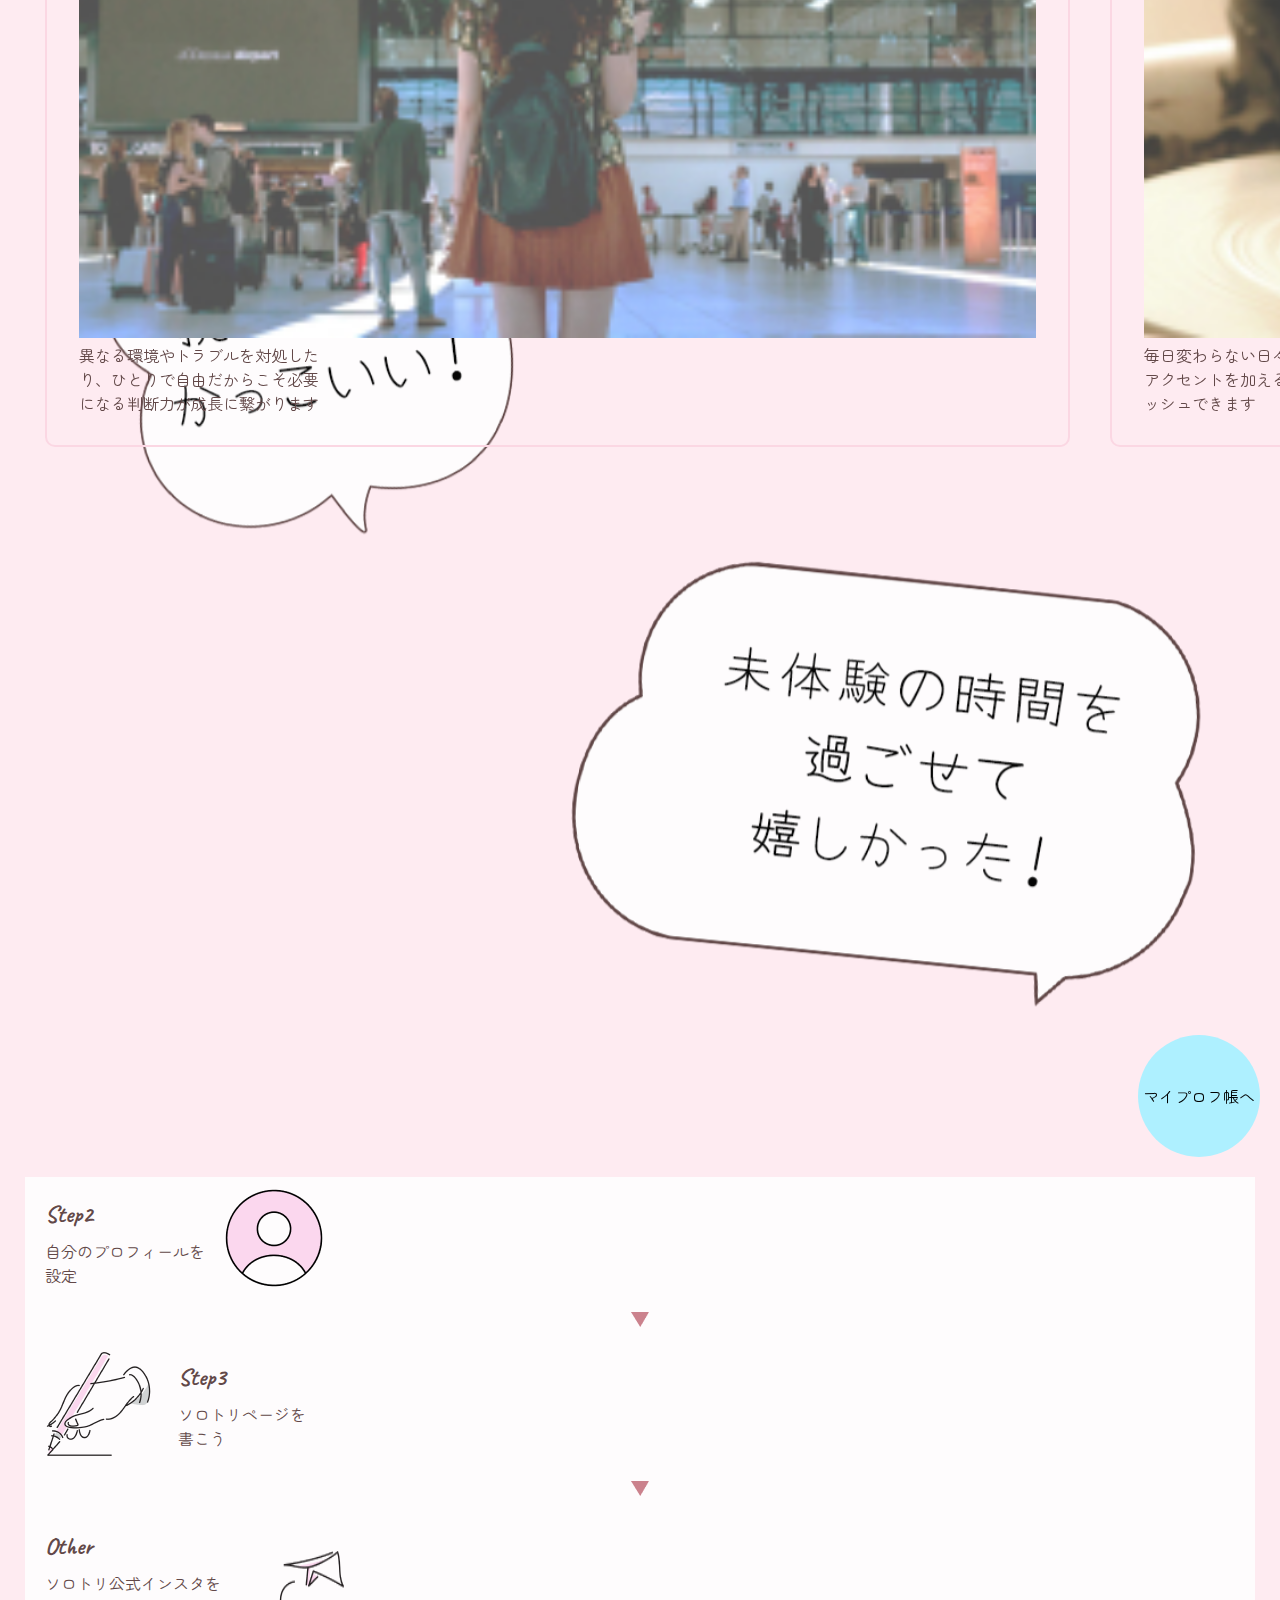
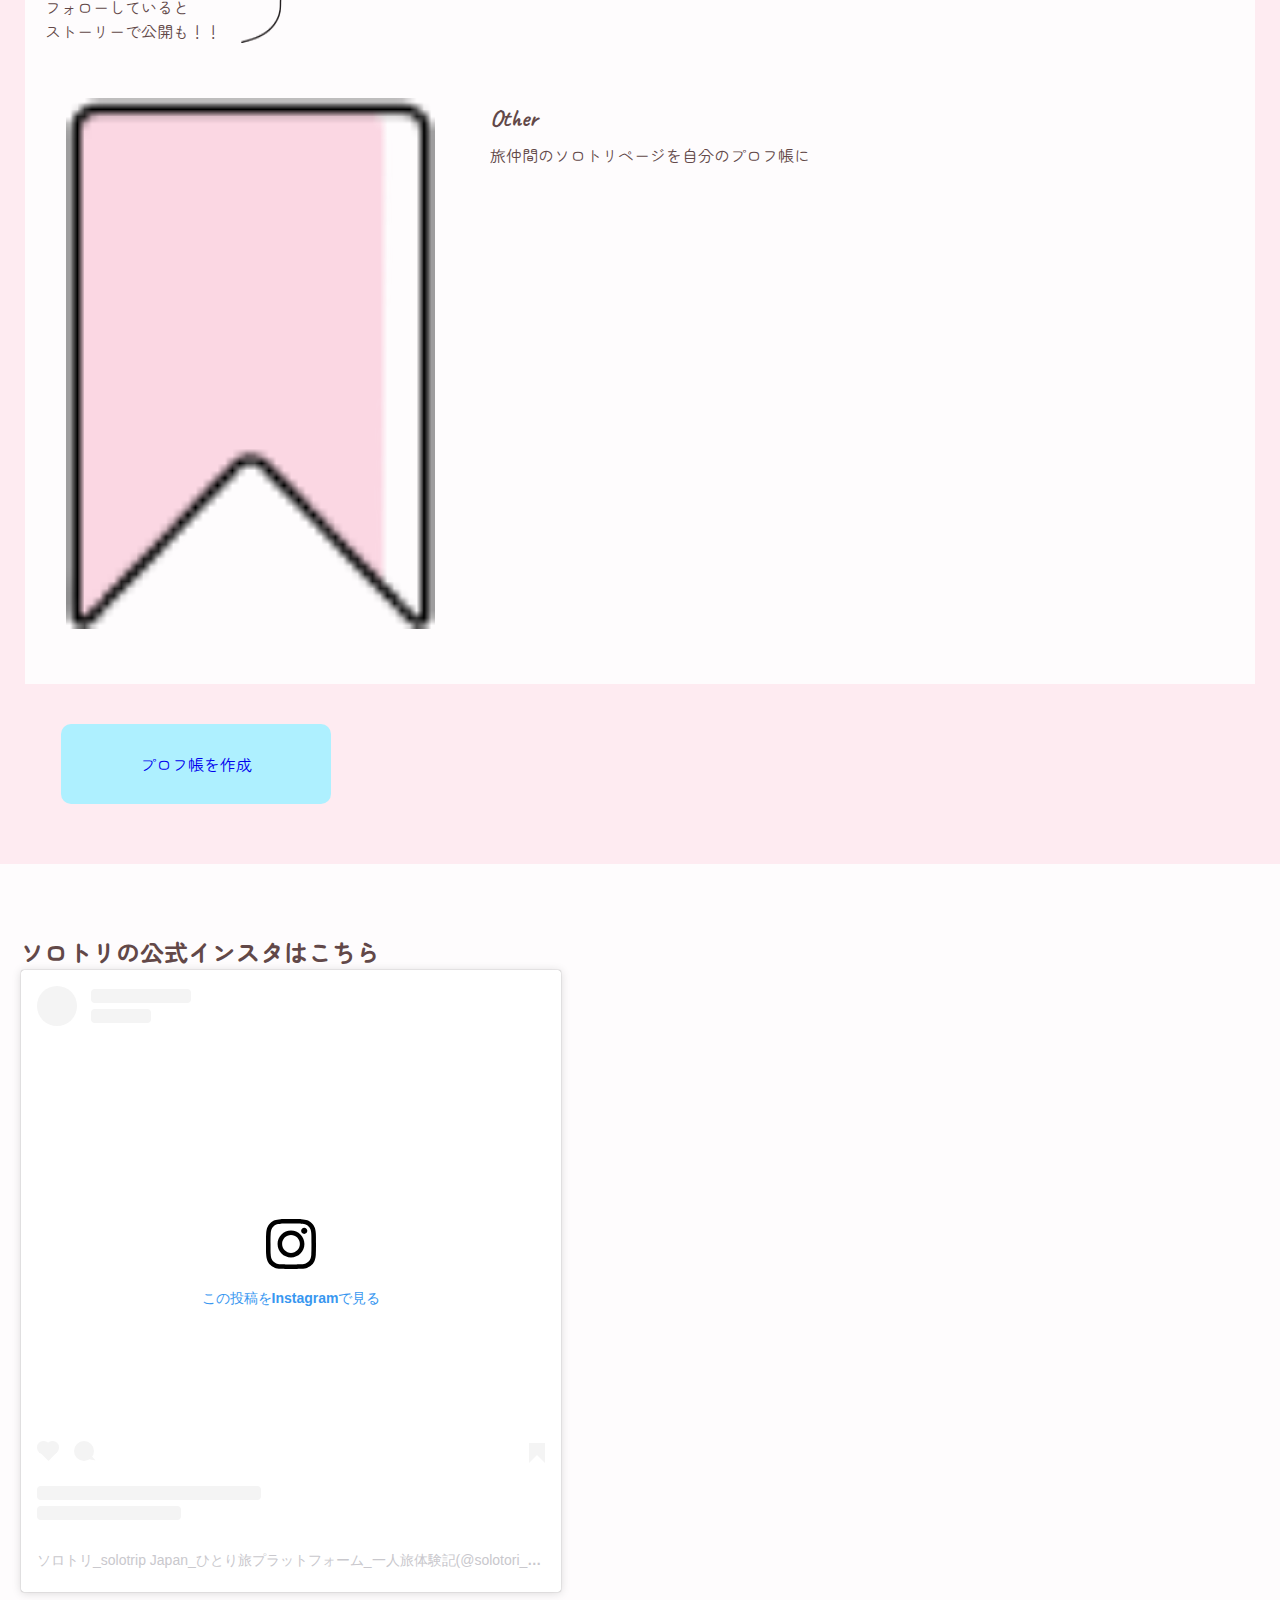
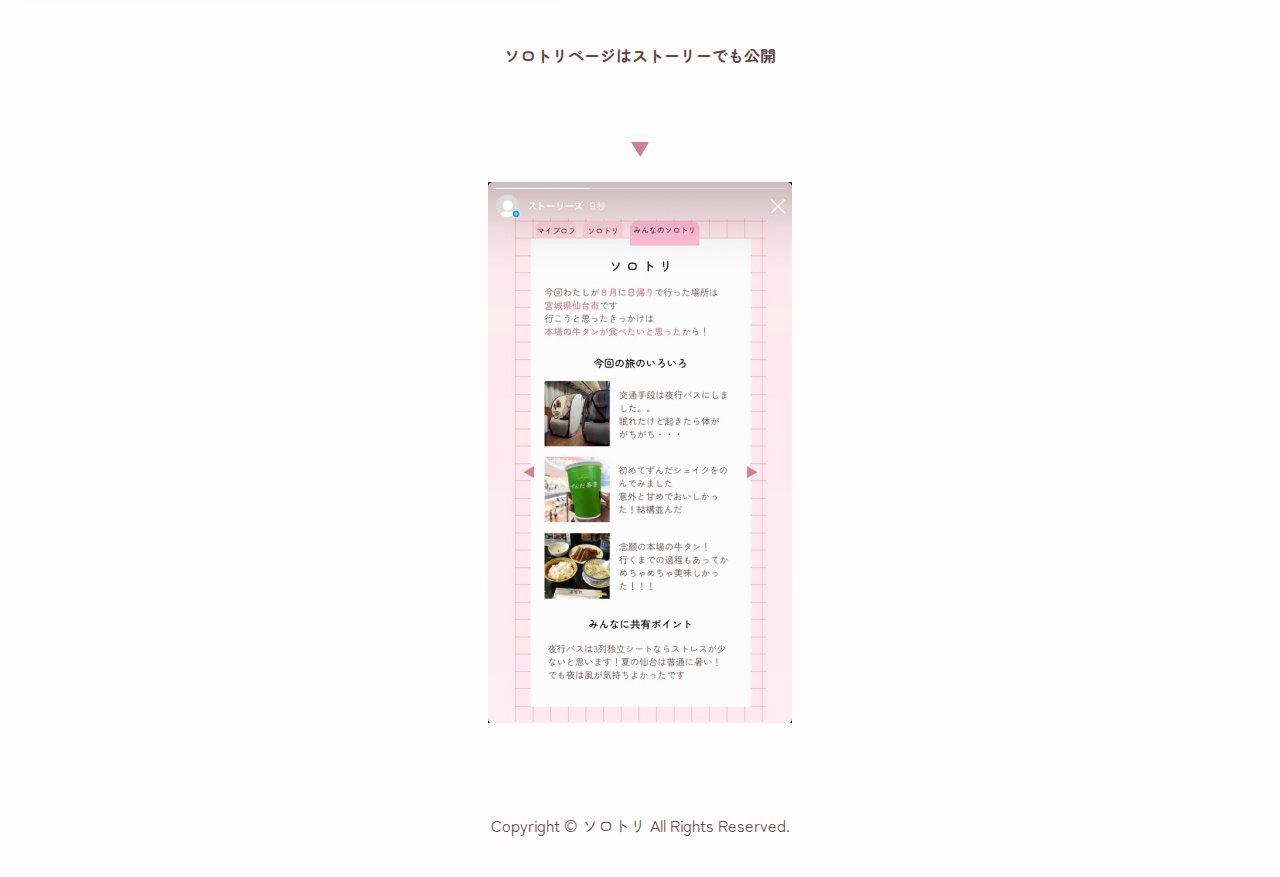
==== commit 3103903c: "a" ====
--- a/index.html
+++ b/index.html
@@ -42,7 +42,9 @@
           </ul>
           <ul class="slide-menu">
             <div class="white">
-              <li class="ham-text"><a href="#section1">ソロトリって…？</a></li>
+              <li class="ham-text">
+                <a href="#section1">ソロトリって…？</a>
+              </li>
               <li class="ham-text">
                 <a href="#section2">ソロトリ×プロフ帳</a>
               </li>
@@ -77,8 +79,8 @@
             </div>
           </div>
           <h2 class="fv">ソロトリのひとりごと<br />きかせて！</h2>
-          <img class="hukidashi" src="img/hukudasi 1.png" alt="吹き出し" />
-          <a href="#">マイプロフ帳へ</a>
+          <img class="hukidashi" src="img/hukudasi1.png" alt="吹き出し" />
+          <a href="./profile/index.html">マイプロフ帳へ</a>
         </div>
       </section>
       <section class="about">
@@ -129,7 +131,7 @@
           増やしていきませんか？
         </p>
         <div class="htu">
-          <h3><img src="img/How to use.png" alt="Howtouse" /></h3>
+          <h3><img src="img/HowToUse.png" alt="Howtouse" /></h3>
           <div class="flex">
             <img src="img/step1.png" alt="女の子がスマホをいじっている様子" />
             <div class="flex-txt">
@@ -184,11 +186,11 @@
             </div>
           </div>
         </div>
-        <a class="htu" href="#">プロフ帳を作成</a>
+        <a class="htu" href="./profile/index.html">プロフ帳を作成</a>
       </section>
       <section class="instagram">
         <div>
-          <p>ソロトリの公式インスタはこちら</p>
+          <h2>ソロトリの公式インスタはこちら</h2>
           <blockquote
             class="instagram-media"
             data-instgrm-permalink="https://www.instagram.com/p/Cq5RcLGvid7/?utm_source=ig_embed&amp;utm_campaign=loading"
--- a/css/style.css
+++ b/css/style.css
@@ -439,3 +439,7 @@
   width: 132px;
   height: 132px;
 }
+.tripflex img {
+  width: 100px;
+  height: 100px;
+}
